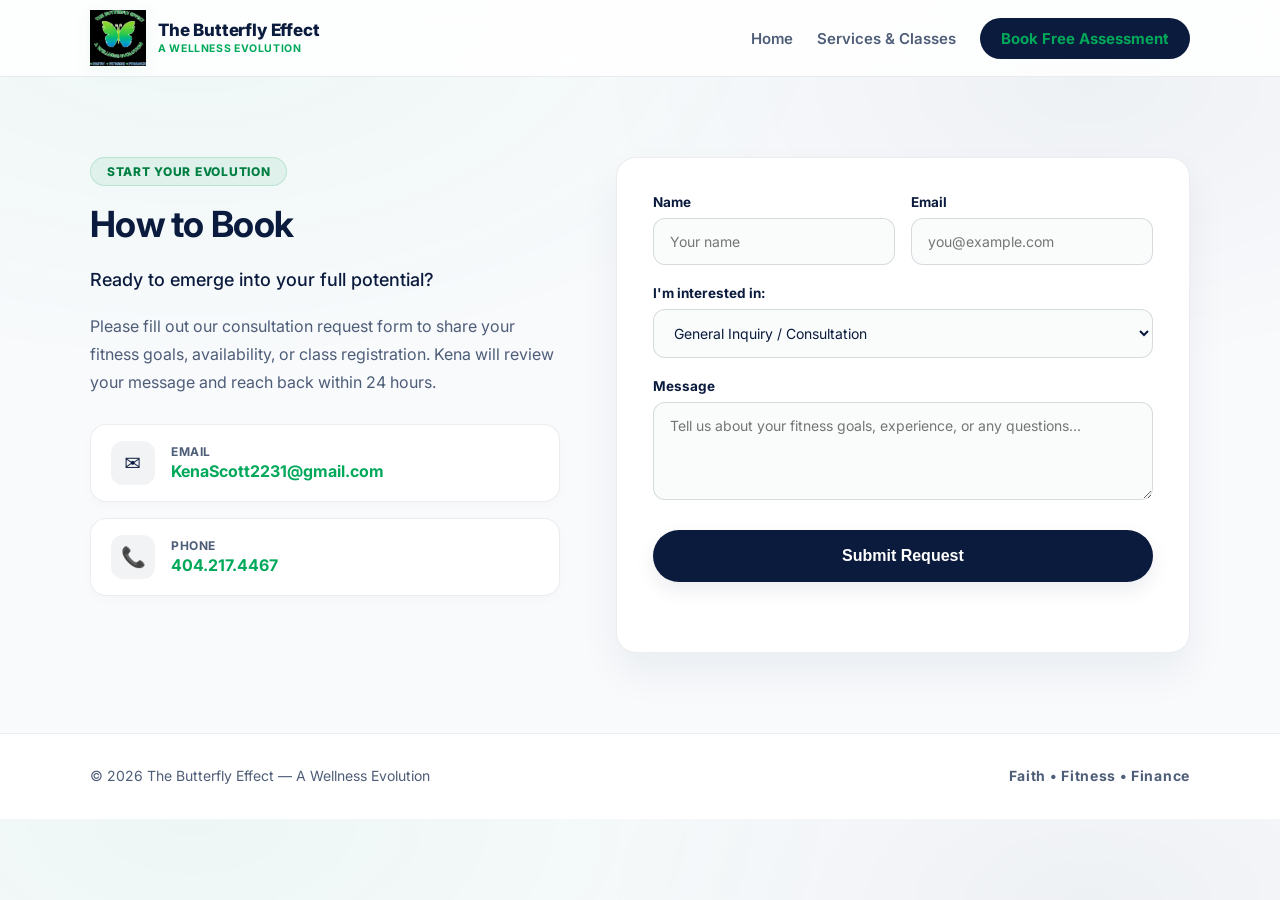
==== book.html @ 5b7e9b64 "Execute copy and structural upgrades for faith-based positioning, pricing, and re-branding" ====
<!doctype html>
<html lang="en">
<head>
  <meta charset="UTF-8" />
  <meta name="viewport" content="width=device-width, initial-scale=1" />
  <title>Book a Consultation | The Butterfly Effect Wellness</title>

  <meta name="description" content="Get in touch with Kena D. Scott to book a personal training session, life coaching consultation, or register for Saturday Group Fitness." />

  <link rel="preconnect" href="https://fonts.googleapis.com">
  <link rel="preconnect" href="https://fonts.gstatic.com" crossorigin>
  <link href="https://fonts.googleapis.com/css2?family=Playfair+Display:wght@500;600;700&family=Inter:wght@300;400;500;600;700;800&display=swap" rel="stylesheet">

  <link rel="stylesheet" href="styles.css?v=2" />
</head>

<body>

  <!-- HEADER -->
  <header class="header">
    <div class="container header__inner">
      <a class="brand" href="index.html">
        <!-- Circular SVG logo replaced with the new official logo -->
        <img class="brand__logo" src="assets/images/logo.png" alt="The Butterfly Effect logo" width="56" height="56" />
        <span class="brand__text">
          <span class="brand__name">The Butterfly Effect</span>
          <span class="brand__tag">A Wellness Evolution</span>
        </span>
      </a>

      <button class="nav-toggle" aria-label="Toggle navigation" aria-expanded="false">
        <span></span><span></span><span></span>
      </button>

      <nav class="nav">
        <a href="index.html">Home</a>
        <a href="services.html">Services &amp; Classes</a>
        <a href="book.html" class="active btn btn--small">Book Free Assessment</a>
      </nav>
    </div>
  </header>

  <main class="page">

    <!-- BOOKING SECTION -->
    <section class="section section--contact">
      <div class="container contact-grid">
        <div class="contact-info">
          <span class="pill">Start Your Evolution</span>
          <h2>How to Book</h2>
          <p class="lead">Ready to emerge into your full potential?</p>
          <p>
            Please fill out our consultation request form to share your fitness goals, availability, 
            or class registration. Kena will review your message and reach back within 24 hours.
          </p>

          <div class="mini-contact-cards">
            <div class="mini-contact">
              <div class="mini-icon">✉️</div>
              <div class="mini-details">
                <span class="mini-label">Email</span>
                <a href="mailto:KenaScott2231@gmail.com">KenaScott2231@gmail.com</a>
              </div>
            </div>

            <div class="mini-contact">
              <div class="mini-icon">📞</div>
              <div class="mini-details">
                <span class="mini-label">Phone</span>
                <a href="tel:4042174467">404.217.4467</a>
              </div>
            </div>
          </div>
        </div>

        <form class="form booking-form" id="leadForm">
          <div class="form-row">
            <label>
              Name
              <input required type="text" placeholder="Your name" />
            </label>
            <label>
              Email
              <input required type="email" placeholder="you@example.com" />
            </label>
          </div>

          <label>
            I'm interested in:
            <select id="serviceSelect" name="service">
              <option value="General Inquiry">General Inquiry / Consultation</option>
              <option value="Personal Training">Functional Personal Training</option>
              <option value="Group Fitness">Group Fitness / Saturday Class</option>
              <option value="Wellness Coaching">Life Coaching / Wellness</option>
              <option value="Nutrition Coaching">Nutrition Coaching</option>
              <option value="Online Coaching">Online Coaching</option>
            </select>
          </label>

          <label>
            Message
            <textarea rows="4" placeholder="Tell us about your fitness goals, experience, or any questions..."></textarea>
          </label>

          <button class="btn btn-submit" type="submit">Submit Request</button>
          <p id="formNote"></p>
        </form>
      </div>
    </section>

    <!-- FOOTER -->
    <footer class="footer">
      <div class="container footer__inner">
        <p>© <span id="year"></span> The Butterfly Effect — A Wellness Evolution</p>
        <p class="footer-pillars">Faith • Fitness • Finance</p>
      </div>
    </footer>

  </main>

  <script src="script.js"></script>

</body>
</html>
---- styles.css ----
:root {
  --bg: #f8fafc;
  --ink: #0b1b3d;        /* Deep Navy primary text */
  --muted: #4e5d78;      /* Slate Blue-Gray */

  --brand: #0b1b3d;      /* Navy */
  --brand2: #00a859;     /* Green */
  --brand-gradient: linear-gradient(135deg, var(--brand), var(--brand2));

  --card: #ffffff;
  --line: rgba(11, 27, 61, 0.08);
  --shadow: 0 20px 40px rgba(11, 27, 61, 0.06);

  --radius: 20px;
}

* { box-sizing: border-box; }
html { scroll-behavior: smooth; }

body {
  margin: 0;
  font-family: Inter, system-ui, -apple-system, Segoe UI, Roboto, Arial, sans-serif;
  color: var(--ink);
  background:
    radial-gradient(1100px 620px at 15% 0%, rgba(0, 168, 89, 0.04), transparent 60%),
    radial-gradient(900px 520px at 85% 10%, rgba(11, 27, 61, 0.04), transparent 55%),
    var(--bg);
  overflow-x: hidden;
}

h1, h2, h3, h4, h5, h6 {
  font-family: "Inter", sans-serif;
  margin: 0 0 12px 0;
  letter-spacing: -0.02em;
  font-weight: 700;
}

p {
  margin: 0 0 14px 0;
  color: var(--muted);
  line-height: 1.75;
}

strong { color: var(--ink); font-weight: 700; }

.container {
  width: min(1100px, calc(100% - 40px));
  margin: 0 auto;
}

.section { padding: 5rem 0; }

.section--alt {
  background: rgba(248, 250, 252, 0.65);
  border-top: 1px solid var(--line);
  border-bottom: 1px solid var(--line);
  backdrop-filter: blur(10px);
}

.text-center { text-align: center; }
.section__head {
  max-width: 60ch;
  margin: 0 auto 48px auto;
}
.section__head h2 { font-size: clamp(32px, 4vw, 42px); }

/* BUTTONS & PILLS */
.btn {
  display: inline-flex;
  align-items: center;
  justify-content: center;
  gap: 8px;
  padding: 16px 32px;
  border-radius: 99px;
  border: 1px solid transparent;
  background: var(--brand);
  color: white;
  text-decoration: none;
  font-weight: 700;
  font-size: 15px;
  box-shadow: 0 8px 20px rgba(11, 27, 61, 0.08);
  transition: all 0.3s cubic-bezier(0.16, 1, 0.3, 1);
  cursor: pointer;
}
.btn:hover {
  transform: translateY(-3px) scale(1.02);
  background: var(--brand2);
  box-shadow: 0 12px 28px rgba(0, 168, 89, 0.25);
  color: white;
}

.btn--ghost {
  background: transparent;
  border: 2px solid var(--line);
  color: var(--brand);
  box-shadow: none;
}
.btn--ghost:hover {
  background: rgba(11, 27, 61, 0.04);
  border-color: var(--brand);
  transform: translateY(-3px) scale(1.02);
  color: var(--brand);
  box-shadow: 0 8px 20px rgba(11, 27, 61, 0.05);
}

.btn--small {
  padding: 10px 20px;
  font-size: 14px;
  background: var(--brand);
  box-shadow: none;
}
.btn--small:hover {
  background: var(--brand2);
  transform: translateY(-1px);
  box-shadow: 0 4px 10px rgba(0, 168, 89, 0.15);
}

.pill {
  display: inline-flex;
  padding: 6px 16px;
  border-radius: 99px;
  background: rgba(0, 168, 89, 0.08);
  border: 1px solid rgba(0, 168, 89, 0.18);
  color: #007f42;
  font-weight: 800;
  font-size: 12px;
  letter-spacing: 0.06em;
  text-transform: uppercase;
  margin-bottom: 16px;
}

.hero-pillars {
  display: inline-block;
  font-family: 'Inter', sans-serif;
  font-size: 13px;
  font-weight: 800;
  text-transform: uppercase;
  letter-spacing: 0.3em;
  color: var(--brand2);
  margin-bottom: 20px;
  text-shadow: 0 2px 4px rgba(0, 168, 89, 0.06);
}

/* HEADER & NAVIGATION */
.header {
  position: sticky;
  top: 0;
  z-index: 100;
  background: rgba(255, 255, 255, 0.86);
  backdrop-filter: blur(12px);
  border-bottom: 1px solid var(--line);
}
.header__inner {
  display: flex;
  align-items: center;
  justify-content: space-between;
  padding: 10px 0;
}
.brand {
  display: flex;
  align-items: center;
  gap: 12px;
  text-decoration: none;
}
.brand__logo {
  flex-shrink: 0;
  filter: drop-shadow(0 4px 8px rgba(0, 168, 89, 0.06));
}
.brand__text {
  display: flex;
  flex-direction: column;
  line-height: 1.15;
}
.brand__name {
  font-weight: 800;
  color: var(--brand);
  font-size: 17px;
  letter-spacing: -0.01em;
}
.brand__tag {
  font-size: 10.5px;
  color: var(--brand2);
  font-weight: 700;
  text-transform: uppercase;
  letter-spacing: 0.06em;
  margin-top: 2px;
}
.nav {
  display: flex;
  align-items: center;
  gap: 24px;
}
.nav a {
  text-decoration: none;
  color: var(--muted);
  font-weight: 600;
  font-size: 15px;
  transition: color 0.2s ease;
}
.nav a:hover { color: var(--brand2); }

/* SECTION 1: MEET KENA D. SCOTT & HERO COMMON */
.section--hero {
  position: relative;
  padding: 120px 0;
  background-image: linear-gradient(135deg, rgba(248, 250, 252, 0.97) 30%, rgba(248, 250, 252, 0.88) 70%, rgba(248, 250, 252, 0.65) 100%), url('assets/images/hero_bg.png');
  background-size: cover;
  background-position: center right;
  background-repeat: no-repeat;
  border-bottom: 1px solid var(--line);
}
@media (max-width: 900px) {
  .section--hero {
    background-position: center;
    padding: 80px 0;
    background-image: linear-gradient(to bottom, rgba(248, 250, 252, 0.98) 0%, rgba(248, 250, 252, 0.85) 100%), url('assets/images/hero_bg.png');
  }
}

.meet-kena-grid {
  display: grid;
  grid-template-columns: 0.95fr 1.05fr;
  gap: 56px;
  align-items: center;
}
.meet-kena__photo-container {
  display: flex;
  justify-content: center;
  align-items: center;
  position: relative;
}
.meet-kena__photo-wrapper {
  position: relative;
  width: 100%;
  max-width: 380px;
  border-radius: 50%;
  box-shadow: 0 20px 50px rgba(11, 27, 61, 0.08);
  overflow: hidden;
  background: #ffffff;
  border: 4px solid #ffffff;
  outline: 1px solid var(--line);
}
.meet-kena__image {
  width: 100%;
  height: auto;
  display: block;
  object-fit: cover;
  transition: transform 0.6s cubic-bezier(0.16, 1, 0.3, 1);
}
.meet-kena__photo-wrapper:hover .meet-kena__image {
  transform: scale(1.05);
}
.meet-kena__content h1 {
  font-size: clamp(38px, 5.5vw, 54px);
  color: var(--brand);
  margin-bottom: 18px;
  line-height: 1.15;
}
.meet-kena__content .lead {
  font-size: 18px;
  font-weight: 500;
  color: var(--brand);
  line-height: 1.6;
  margin-bottom: 20px;
}
.meet-kena__cta {
  display: flex;
  gap: 16px;
  margin-top: 30px;
  flex-wrap: wrap;
}

/* Credentials Badge Matrix (Responsive 4-column Grid) */
.credentials-matrix {
  display: grid;
  grid-template-columns: repeat(4, 1fr);
  gap: 24px;
  margin-top: 64px;
  width: 100%;
}
@media (max-width: 900px) {
  .credentials-matrix {
    grid-template-columns: repeat(2, 1fr);
    gap: 16px;
    margin-top: 48px;
  }
}
@media (max-width: 500px) {
  .credentials-matrix {
    grid-template-columns: 1fr;
  }
}

.matrix-card {
  background: var(--card);
  border: 1px solid var(--line);
  border-radius: 16px;
  padding: 28px 20px;
  text-align: center;
  display: flex;
  flex-direction: column;
  align-items: center;
  gap: 16px;
  transition: transform 0.3s cubic-bezier(0.16, 1, 0.3, 1), box-shadow 0.3s cubic-bezier(0.16, 1, 0.3, 1), border-color 0.3s ease;
  box-shadow: 0 4px 12px rgba(11, 27, 61, 0.02);
}
.matrix-card:hover {
  transform: translateY(-4px);
  box-shadow: 0 16px 36px rgba(11, 27, 61, 0.08);
  border-color: rgba(0, 168, 89, 0.2);
}
.matrix-card__icon {
  font-size: 28px;
  background: rgba(0, 168, 89, 0.06);
  color: var(--brand2);
  width: 56px;
  height: 56px;
  border-radius: 50%;
  display: flex;
  align-items: center;
  justify-content: center;
  transition: background 0.3s ease;
  flex-shrink: 0;
}
.matrix-card:hover .matrix-card__icon {
  background: rgba(0, 168, 89, 0.12);
}
.matrix-card__content {
  display: flex;
  flex-direction: column;
  gap: 4px;
}
.matrix-card__title {
  font-family: 'Inter', sans-serif;
  font-size: 17px;
  font-weight: 700;
  color: var(--brand);
}
.matrix-card__subtitle {
  font-family: 'Inter', sans-serif;
  font-size: 12px;
  color: var(--muted);
  text-transform: uppercase;
  letter-spacing: 0.06em;
  font-weight: 600;
}

/* SECTION 2: SERVICES & CLASSES */
.services-grid {
  display: grid;
  grid-template-columns: repeat(auto-fit, minmax(320px, 1fr));
  gap: 28px;
  margin-top: 10px;
}
.service-card {
  padding: 36px 30px !important;
  display: flex;
  flex-direction: column;
  justify-content: space-between;
  height: 100%;
  align-items: flex-start;
  background: var(--card);
  border: 1px solid var(--line);
  border-radius: var(--radius);
  box-shadow: 0 4px 20px -2px rgba(0, 0, 0, 0.05), 0 2px 6px -1px rgba(0, 0, 0, 0.03);
  transition: transform 0.3s cubic-bezier(0.25, 1, 0.5, 1), box-shadow 0.3s cubic-bezier(0.25, 1, 0.5, 1), border-color 0.3s ease;
  will-change: transform, box-shadow;
}
.service-card:hover {
  transform: translateY(-6px);
  box-shadow: 0 20px 25px -5px rgba(0, 0, 0, 0.08), 0 10px 10px -5px rgba(0, 0, 0, 0.03);
  border-color: rgba(0, 168, 89, 0.25);
}
.service-icon {
  width: 56px;
  height: 56px;
  background: rgba(0, 168, 89, 0.06);
  border-radius: 12px;
  color: var(--brand2);
  display: flex;
  align-items: center;
  justify-content: center;
  margin-bottom: 24px;
  flex-shrink: 0;
  transition: background 0.3s ease, color 0.3s ease;
}
.service-svg {
  width: 26px;
  height: 26px;
}
.service-card:hover .service-icon {
  background: var(--brand2);
  color: #ffffff;
}
.service-card h3 {
  font-size: 21px;
  color: var(--brand);
  margin-bottom: 12px;
}
.service-card p {
  display: -webkit-box;
  -webkit-line-clamp: 3;
  -webkit-box-orient: vertical;
  overflow: hidden;
  text-overflow: ellipsis;
  margin-bottom: 24px;
  height: 5.25em; /* 3 lines * 1.75 line-height */
}
.card-link-inline {
  color: var(--brand2);
  text-decoration: none;
  font-weight: 700;
  display: inline-flex;
  align-items: center;
  gap: 6px;
  margin-top: auto;
  transition: color 0.2s ease;
}
.card-link-inline:hover {
  color: #008746;
}
.cta-arrow {
  display: inline-block;
  transition: transform 0.3s cubic-bezier(0.25, 1, 0.5, 1);
}
.service-card:hover .card-link-inline .cta-arrow {
  transform: translateX(4px);
}

/* Saturday Featured Class Card Banner */
.saturday-featured-card {
  margin-top: 56px;
  background: var(--brand);
  background-image: radial-gradient(rgba(0, 168, 89, 0.18) 1.5px, transparent 1.5px);
  background-size: 24px 24px;
  color: #ffffff;
  border-radius: var(--radius);
  border: 1px solid rgba(0, 168, 89, 0.25);
  padding: 48px;
  box-shadow: 0 30px 60px rgba(11, 27, 61, 0.18);
  position: relative;
  overflow: hidden;
}
.saturday-featured-card::after {
  content: "";
  position: absolute;
  bottom: -150px;
  right: -150px;
  width: 300px;
  height: 300px;
  background: radial-gradient(circle, rgba(0, 168, 89, 0.12) 0%, transparent 70%);
  pointer-events: none;
}
.saturday-featured-grid {
  display: grid;
  grid-template-columns: 1.15fr 0.85fr;
  gap: 48px;
  align-items: center;
  position: relative;
  z-index: 2;
}
.featured-tag {
  display: inline-flex;
  padding: 4px 12px;
  border-radius: 99px;
  background: rgba(255, 255, 255, 0.12);
  border: 1px solid rgba(255, 255, 255, 0.2);
  color: #ffffff;
  font-weight: 700;
  font-size: 11px;
  text-transform: uppercase;
  letter-spacing: 0.05em;
}
.saturday-featured__slogan {
  display: block;
  color: var(--brand2);
  font-size: 13px;
  font-weight: 800;
  letter-spacing: 0.15em;
  margin: 14px 0 8px 0;
}
.saturday-featured__info h3 {
  color: #ffffff;
  font-size: clamp(28px, 3.5vw, 36px);
  margin-bottom: 14px;
}
.saturday-featured__info p {
  color: rgba(255, 255, 255, 0.88);
  font-size: 16px;
  line-height: 1.8;
  margin-bottom: 28px;
}
.saturday-featured__cta {
  display: flex;
  gap: 16px;
  flex-wrap: wrap;
}
.btn--secondary {
  background: var(--brand2);
  color: white;
  box-shadow: 0 10px 25px rgba(0, 168, 89, 0.3);
}
.btn--secondary:hover {
  background: #008746;
  box-shadow: 0 14px 30px rgba(0, 168, 89, 0.4);
}
.btn--ghost-white {
  background: transparent;
  border-color: rgba(255, 255, 255, 0.35);
  color: #ffffff;
  box-shadow: none;
}
.btn--ghost-white:hover {
  background: rgba(255, 255, 255, 0.08);
  border-color: #ffffff;
}

.saturday-featured__details h4 {
  color: #ffffff;
  font-size: 20px;
  margin-bottom: 24px;
  border-bottom: 1.5px solid rgba(0, 168, 89, 0.3);
  padding-bottom: 6px;
  display: inline-block;
}
.class-details-list {
  list-style: none;
  padding: 0;
  margin: 0;
  display: flex;
  flex-direction: column;
  gap: 20px;
}
.class-details-list li {
  display: flex;
  align-items: flex-start;
  gap: 14px;
}
.detail-bullet {
  font-size: 20px;
  background: rgba(0, 168, 89, 0.2);
  border: 1px solid rgba(0, 168, 89, 0.3);
  width: 38px;
  height: 38px;
  border-radius: 50%;
  display: flex;
  align-items: center;
  justify-content: center;
  flex-shrink: 0;
}
.class-details-list strong {
  color: #ffffff;
  display: block;
  font-size: 13px;
  text-transform: uppercase;
  letter-spacing: 0.05em;
  margin-bottom: 2px;
}
.class-details-list span {
  color: #ffffff;
  font-size: 15px;
}
.sub-detail {
  display: block !important;
  font-size: 12px !important;
  color: rgba(255, 255, 255, 0.7) !important;
  margin-top: 1px;
}

/* SECTION 3: HOW TO BOOK */
.contact-grid {
  display: grid;
  grid-template-columns: 0.9fr 1.1fr;
  gap: 56px;
  align-items: start;
}
.contact-info h2 {
  font-size: 36px;
  color: var(--brand);
  margin-bottom: 18px;
}
.contact-info .lead {
  font-size: 18px;
  font-weight: 500;
  color: var(--brand);
  margin-bottom: 16px;
}
.mini-contact-cards {
  display: flex;
  flex-direction: column;
  gap: 16px;
  margin-top: 28px;
}
.mini-contact {
  display: flex;
  align-items: center;
  gap: 16px;
  background: #ffffff;
  border: 1px solid var(--line);
  border-radius: 16px;
  padding: 16px 20px;
  box-shadow: 0 4px 12px rgba(11, 27, 61, 0.02);
}
.mini-icon {
  font-size: 20px;
  background: rgba(11, 27, 61, 0.05);
  width: 44px;
  height: 44px;
  border-radius: 12px;
  display: flex;
  align-items: center;
  justify-content: center;
  flex-shrink: 0;
}
.mini-details {
  display: flex;
  flex-direction: column;
}
.mini-label {
  font-size: 12px;
  color: var(--muted);
  text-transform: uppercase;
  letter-spacing: 0.05em;
  font-weight: 700;
  margin-bottom: 2px;
}
.mini-details a {
  font-size: 16px;
  color: var(--brand2);
  font-weight: 700;
  text-decoration: none;
}
.mini-details a:hover {
  text-decoration: underline;
  color: #008746;
}

/* Booking Form styling */
.booking-form {
  background: #ffffff;
  border: 1px solid var(--line);
  border-radius: var(--radius);
  padding: 36px;
  box-shadow: var(--shadow);
  display: flex;
  flex-direction: column;
  gap: 20px;
}
.form-row {
  display: grid;
  grid-template-columns: 1fr 1fr;
  gap: 16px;
}
.booking-form label {
  display: flex;
  flex-direction: column;
  font-size: 13.5px;
  font-weight: 700;
  color: var(--brand);
  margin-bottom: 0;
}
.booking-form input,
.booking-form select,
.booking-form textarea {
  width: 100%;
  margin-top: 8px;
  padding: 14px 16px;
  border-radius: 12px;
  border: 1px solid rgba(11, 27, 61, 0.15);
  background: #fafcfb;
  font-family: inherit;
  font-size: 14px;
  color: var(--ink);
  outline: none;
  transition: border-color 0.2s ease, box-shadow 0.2s ease, background 0.2s ease;
}
.booking-form input:focus,
.booking-form select:focus,
.booking-form textarea:focus {
  border-color: var(--brand2);
  box-shadow: 0 0 0 4px rgba(0, 168, 89, 0.12);
  background: #ffffff;
}
.btn-submit {
  width: 100%;
  padding: 16px;
  font-size: 16px;
  background: var(--brand);
  margin-top: 10px;
}
.btn-submit:hover {
  background: var(--brand2);
}

/* FOOTER */
.footer {
  padding: 30px 0;
  border-top: 1px solid var(--line);
  background: #ffffff;
}
.footer__inner {
  display: flex;
  align-items: center;
  justify-content: space-between;
  gap: 16px;
}
.footer__inner p {
  margin: 0;
  font-size: 14px;
  color: var(--muted);
}
.footer-pillars {
  font-weight: 700;
  color: var(--brand);
  font-size: 14px;
  letter-spacing: 0.05em;
}

/* MOBILE TOGGLES */
.nav-toggle {
  display: none;
  width: 44px;
  height: 44px;
  border: 1px solid var(--line);
  background: rgba(255, 255, 255, 0.9);
  border-radius: 12px;
  cursor: pointer;
  flex-direction: column;
  align-items: center;
  justify-content: center;
  gap: 5px;
  padding: 0;
  transition: background 0.2s ease;
}
.nav-toggle span {
  display: block;
  width: 20px;
  height: 2px;
  background: var(--brand);
  border-radius: 9px;
  transition: transform 0.2s ease, opacity 0.2s ease;
}

/* RESPONSIVE BREAKPOINT (900PX) */
@media (max-width: 900px) {
  .section { padding: 56px 0; }
  .meet-kena-grid {
    grid-template-columns: 1fr;
    gap: 36px;
  }
  .meet-kena__photo-container {
    order: -1;
  }
  .saturday-featured-card {
    padding: 28px;
  }
  .saturday-featured-grid {
    grid-template-columns: 1fr;
    gap: 36px;
  }
  .contact-grid {
    grid-template-columns: 1fr;
    gap: 36px;
  }
  .form-row {
    grid-template-columns: 1fr;
  }
  .footer__inner {
    flex-direction: column;
    text-align: center;
    gap: 10px;
  }
  
  /* Mobile Navigation Drawer */
  .nav-toggle {
    display: flex;
  }
  .nav {
    position: absolute;
    top: 100%;
    left: 0;
    right: 0;
    background: rgba(255, 255, 255, 0.98);
    backdrop-filter: blur(16px);
    border-top: 1px solid var(--line);
    border-bottom: 1px solid var(--line);
    padding: 24px;
    display: flex;
    flex-direction: column;
    gap: 12px;
    align-items: stretch;
    text-align: center;
    z-index: 100;
    
    /* Smooth transitions for dropdown */
    opacity: 0;
    visibility: hidden;
    transform: translateY(-12px);
    transition: transform 0.3s cubic-bezier(0.16, 1, 0.3, 1), opacity 0.3s cubic-bezier(0.16, 1, 0.3, 1), visibility 0.3s ease;
    box-shadow: 0 15px 30px rgba(11, 27, 61, 0.05);
  }
  .nav.is-open {
    display: flex;
    opacity: 1;
    visibility: visible;
    transform: translateY(0);
  }
  .nav a {
    padding: 14px;
    border-radius: 12px;
    font-size: 16px;
    transition: background 0.2s ease, color 0.2s ease;
  }
  .nav a:hover {
    background: rgba(0, 168, 89, 0.08);
  }
  .nav .btn--small {
    margin-top: 8px;
    background: var(--brand);
    color: white;
  }
  
  /* Animated Hamburger toggle to X */
  .nav-toggle span {
    transition: transform 0.3s cubic-bezier(0.16, 1, 0.3, 1), opacity 0.3s ease;
  }
  .nav-toggle[aria-expanded="true"] span:nth-child(1) {
    transform: translateY(7px) rotate(45deg);
  }
  .nav-toggle[aria-expanded="true"] span:nth-child(2) {
    opacity: 0;
  }
  .nav-toggle[aria-expanded="true"] span:nth-child(3) {
    transform: translateY(-7px) rotate(-45deg);
  }
}

/* ===== BIOGRAPHY QUOTE CARD STYLES ===== */
.meet-kena__quote-card {
  background: rgba(255, 255, 255, 0.7);
  border: 1px solid var(--line);
  border-top: 4px solid var(--brand2);
  padding: 48px 40px;
  border-radius: var(--radius);
  box-shadow: var(--shadow);
  position: relative;
  width: 100%;
  max-width: 450px;
  text-align: center;
  backdrop-filter: blur(10px);
}
.quote-mark {
  font-family: "Playfair Display", serif;
  font-size: 120px;
  line-height: 1;
  color: rgba(0, 168, 89, 0.08);
  position: absolute;
  top: -20px;
  left: 50%;
  transform: translateX(-50%);
  pointer-events: none;
}
.meet-kena__quote-card blockquote {
  font-family: "Playfair Display", serif;
  font-size: 22px;
  line-height: 1.65;
  color: var(--brand);
  margin: 20px 0 24px 0;
  font-style: italic;
  position: relative;
  z-index: 2;
}
.meet-kena__quote-card cite {
  font-family: 'Inter', sans-serif;
  font-size: 13px;
  font-weight: 700;
  color: var(--brand2);
  text-transform: uppercase;
  letter-spacing: 0.1em;
  font-style: normal;
  display: block;
}

/* Nav Active Link Highlight */
.nav a.active {
  color: var(--brand2);
  font-weight: 700;
}

/* Transformations Grid Section */
.section--transformations {
  background: rgba(248, 250, 252, 0.4);
  border-top: 1px solid var(--line);
  border-bottom: 1px solid var(--line);
}
.transformations-grid {
  display: grid;
  grid-template-columns: repeat(auto-fit, minmax(300px, 1fr));
  gap: 28px;
  margin-top: 10px;
}
@media (max-width: 768px) {
  .transformations-grid {
    grid-template-columns: 1fr;
    gap: 20px;
  }
}
.transformation-card {
  background: var(--card);
  border: 1px solid var(--line);
  border-radius: var(--radius);
  padding: 40px 36px;
  box-shadow: 0 4px 20px -2px rgba(0, 0, 0, 0.04), 0 2px 6px -1px rgba(0, 0, 0, 0.02);
  display: flex;
  flex-direction: column;
  gap: 24px;
  transition: transform 0.3s cubic-bezier(0.25, 1, 0.5, 1), box-shadow 0.3s cubic-bezier(0.25, 1, 0.5, 1);
}
.transformation-card:hover {
  transform: translateY(-4px);
  box-shadow: 0 16px 24px -5px rgba(0, 0, 0, 0.06), 0 8px 8px -5px rgba(0, 0, 0, 0.02);
}
.transformation-badge {
  display: inline-flex;
  align-items: center;
  gap: 8px;
  background: rgba(0, 168, 89, 0.06);
  border: 1px solid rgba(0, 168, 89, 0.18);
  border-radius: 99px;
  padding: 8px 16px;
  align-self: flex-start;
}
.badge-icon {
  font-size: 16px;
}
.badge-text {
  font-family: 'Inter', sans-serif;
  font-size: 12px;
  font-weight: 800;
  color: #007f42;
  text-transform: uppercase;
  letter-spacing: 0.05em;
}
.transformation-anchor-quote {
  font-family: 'Inter', sans-serif;
  font-size: 17px;
  font-weight: 700;
  line-height: 1.6;
  color: var(--brand);
  margin: 0;
}
.transformation-footer {
  margin-top: auto;
  display: flex;
  align-items: center;
  gap: 8px;
  font-size: 12.5px;
  color: var(--muted);
  border-top: 1px solid var(--line);
  padding-top: 16px;
}
.client-name {
  font-weight: 700;
  color: var(--brand);
}
.client-name::after {
  content: "•";
  margin-left: 8px;
  color: var(--line);
  font-weight: 400;
}
.client-track {
  font-weight: 500;
}

/* Interactive Calculator styling */
.calculator-wrapper {
  margin-top: 5rem;
  margin-bottom: 2rem;
}
.calculator-container {
  background: #ffffff;
  border: 1px solid var(--line);
  border-radius: var(--radius);
  padding: 48px;
  box-shadow: 0 15px 35px rgba(11, 27, 61, 0.04);
  max-width: 850px;
  margin: 0 auto;
  position: relative;
  overflow: hidden;
}
@media (max-width: 768px) {
  .calculator-container {
    padding: 32px 24px;
  }
}
.calculator-header {
  text-align: center;
  margin-bottom: 36px;
  border-bottom: 1px solid var(--line);
  padding-bottom: 24px;
}
.calculator-header h3 {
  font-size: 28px;
  color: var(--brand);
  margin-top: 8px;
  margin-bottom: 12px;
}
.calculator-steps {
  position: relative;
}
.calculator-step {
  display: none;
  flex-direction: column;
  gap: 24px;
}
.calculator-step.active {
  display: flex;
  animation: fadeInCalc 0.4s cubic-bezier(0.16, 1, 0.3, 1);
}
@keyframes fadeInCalc {
  from { opacity: 0; transform: translateY(10px); }
  to { opacity: 1; transform: translateY(0); }
}
.calculator-step h4 {
  font-size: 20px;
  color: var(--brand);
  margin-bottom: 4px;
}
.step-desc {
  font-size: 14.5px;
  color: var(--muted);
  margin: 0 0 8px 0;
}

/* Goal selector buttons */
.goal-grid {
  display: grid;
  grid-template-columns: repeat(3, 1fr);
  gap: 16px;
}
@media (max-width: 768px) {
  .goal-grid {
    grid-template-columns: 1fr;
    gap: 12px;
  }
}
.goal-option {
  background: #fafcfb;
  border: 1px solid var(--line);
  border-radius: 16px;
  padding: 24px 16px;
  text-align: center;
  cursor: pointer;
  transition: all 0.25s cubic-bezier(0.16, 1, 0.3, 1);
  display: flex;
  flex-direction: column;
  align-items: center;
  gap: 12px;
  width: 100%;
}
.goal-option:hover {
  border-color: rgba(0, 168, 89, 0.3);
  background: rgba(0, 168, 89, 0.01);
  transform: translateY(-2px);
}
.goal-option.active {
  border-color: var(--brand2);
  background: rgba(0, 168, 89, 0.04);
  box-shadow: 0 4px 12px rgba(0, 168, 89, 0.05);
}
.goal-option__icon {
  font-size: 32px;
}
.goal-option__text strong {
  display: block;
  font-size: 15.5px;
  color: var(--brand);
  margin-bottom: 4px;
  font-family: 'Inter', sans-serif;
}
.goal-option__text span {
  display: block;
  font-size: 12px;
  color: var(--muted);
  line-height: 1.4;
}

/* Range Slider styling */
.range-container {
  display: flex;
  flex-direction: column;
  align-items: center;
  gap: 16px;
  padding: 20px 0;
  width: 100%;
}
.calc-slider {
  width: 100%;
  -webkit-appearance: none;
  background: var(--line);
  height: 8px;
  border-radius: 99px;
  outline: none;
  cursor: pointer;
}
.calc-slider::-webkit-slider-thumb {
  -webkit-appearance: none;
  width: 24px;
  height: 24px;
  border-radius: 50%;
  background: var(--brand2);
  cursor: pointer;
  transition: transform 0.1s ease;
  box-shadow: 0 4px 10px rgba(0, 168, 89, 0.3);
}
.calc-slider::-webkit-slider-thumb:hover {
  transform: scale(1.15);
}
.range-readout {
  font-family: 'Inter', sans-serif;
  font-size: 36px;
  font-weight: 800;
  color: var(--brand);
}
.range-unit {
  font-size: 18px;
  color: var(--muted);
  font-weight: 500;
}

/* Activity Level Buttons */
.activity-selector {
  display: grid;
  grid-template-columns: repeat(3, 1fr);
  gap: 16px;
}
@media (max-width: 768px) {
  .activity-selector {
    grid-template-columns: 1fr;
    gap: 12px;
  }
}
.activity-option {
  background: #fafcfb;
  border: 1px solid var(--line);
  border-radius: 16px;
  padding: 24px 20px;
  text-align: center;
  cursor: pointer;
  transition: all 0.25s cubic-bezier(0.16, 1, 0.3, 1);
  display: flex;
  flex-direction: column;
  gap: 6px;
  width: 100%;
}
.activity-option:hover {
  border-color: rgba(0, 168, 89, 0.3);
  background: rgba(0, 168, 89, 0.01);
  transform: translateY(-2px);
}
.activity-option.active {
  border-color: var(--brand2);
  background: rgba(0, 168, 89, 0.04);
  box-shadow: 0 4px 12px rgba(0, 168, 89, 0.05);
}
.activity-option strong {
  font-size: 16px;
  color: var(--brand);
  display: block;
  font-family: 'Inter', sans-serif;
}
.activity-option span {
  font-size: 12px;
  color: var(--muted);
  display: block;
}

/* Nav elements */
.calculator-nav {
  display: flex;
  justify-content: flex-end;
  gap: 12px;
  margin-top: 16px;
  border-top: 1px solid var(--line);
  padding-top: 24px;
}
.calculator-nav--results {
  justify-content: center;
  gap: 16px;
}

/* Results Blueprint Display */
.blueprint-grid {
  display: grid;
  grid-template-columns: repeat(3, 1fr);
  gap: 20px;
  margin: 16px 0;
}
@media (max-width: 768px) {
  .blueprint-grid {
    grid-template-columns: 1fr;
    gap: 16px;
  }
}
.blueprint-card {
  background: #fafcfb;
  border: 1px solid var(--line);
  border-radius: 16px;
  padding: 24px;
  text-align: center;
  display: flex;
  flex-direction: column;
  gap: 12px;
  align-items: center;
}
.blueprint-card h5 {
  font-size: 12px;
  color: var(--muted);
  text-transform: uppercase;
  letter-spacing: 0.08em;
  margin: 0;
  font-family: 'Inter', sans-serif;
  font-weight: 700;
}
.blueprint-stat {
  font-size: 24px;
  font-weight: 800;
  color: var(--brand);
  font-family: 'Inter', sans-serif;
}
.blueprint-desc {
  font-size: 13.5px;
  line-height: 1.55;
  color: var(--muted);
  margin: 0;
}
.water-progress-bar {
  background: var(--line);
  height: 12px;
  border-radius: 99px;
  overflow: hidden;
  width: 100%;
  margin: 4px 0;
}
.water-progress-fill {
  background: #00a859;
  background-image: linear-gradient(90deg, #00a859, #0081d6);
  height: 100%;
  width: 50%;
  border-radius: 99px;
  transition: width 0.6s cubic-bezier(0.16, 1, 0.3, 1);
}

/* Touch-optimized calculator mobile rules */
@media (max-width: 768px) {
  .goal-option, .activity-option {
    min-height: 56px;
    padding: 16px 20px;
    flex-direction: row !important;
    text-align: left !important;
    align-items: center !important;
    gap: 16px !important;
  }
  .goal-option__icon {
    font-size: 24px !important;
    flex-shrink: 0;
  }
  .goal-option__text {
    text-align: left;
  }
  .goal-option__text strong, .activity-option strong {
    font-size: 15px !important;
  }
  .activity-option {
    align-items: flex-start !important;
    text-align: left !important;
    padding: 14px 20px !important;
  }
  
  /* touch-optimized gaps and spacing */
  .calculator-step {
    gap: 20px !important;
  }
  .calculator-nav {
    margin-top: 10px !important;
    padding-top: 16px !important;
  }
}

/* TARGET AUDIENCE SECTION: WHO THIS IS FOR */
.section--who-for {
  background: #ffffff;
  position: relative;
  border-bottom: 1px solid var(--line);
}
.who-for-grid {
  display: grid;
  grid-template-columns: repeat(4, 1fr);
  gap: 24px;
  margin-top: 48px;
  padding-bottom: 30px;
}
.who-for-card {
  background: var(--bg);
  border: 1px solid var(--line);
  border-radius: var(--radius);
  padding: 36px 28px;
  transition: all 0.4s cubic-bezier(0.16, 1, 0.3, 1);
  box-shadow: 0 4px 12px rgba(11, 27, 61, 0.02);
  display: flex;
  flex-direction: column;
  align-items: flex-start;
  width: 100%;
}
/* Staggered asymmetric look for desktop viewports */
@media (min-width: 951px) {
  .who-for-card:nth-child(even) {
    transform: translateY(20px);
  }
  .who-for-card:hover {
    transform: translateY(-8px) scale(1.02) !important;
    box-shadow: 0 20px 40px rgba(11, 27, 61, 0.08);
    border-color: rgba(0, 168, 89, 0.25);
  }
  .who-for-card:nth-child(even):hover {
    transform: translateY(12px) scale(1.02) !important;
  }
}
@media (max-width: 950px) {
  .who-for-grid {
    grid-template-columns: repeat(2, 1fr);
    gap: 24px;
  }
  .who-for-card:nth-child(even) {
    transform: translateY(0) !important;
  }
  .who-for-card:hover {
    transform: translateY(-4px) scale(1.01);
    box-shadow: 0 12px 24px rgba(11, 27, 61, 0.06);
    border-color: rgba(0, 168, 89, 0.25);
  }
}
@media (max-width: 600px) {
  .who-for-grid {
    grid-template-columns: 1fr;
    gap: 16px;
  }
}
.who-for-card__icon {
  font-size: 28px;
  width: 56px;
  height: 56px;
  background: rgba(0, 168, 89, 0.06);
  border-radius: 50%;
  display: flex;
  align-items: center;
  justify-content: center;
  margin-bottom: 24px;
  transition: background 0.3s ease;
  color: var(--brand2);
}
.who-for-card:hover .who-for-card__icon {
  background: rgba(0, 168, 89, 0.12);
}
.who-for-card h4 {
  font-family: "Inter", sans-serif;
  font-size: 19px;
  color: var(--brand);
  margin-bottom: 12px;
  font-weight: 700;
}
.who-for-card p {
  font-size: 14.5px;
  margin: 0;
  color: var(--muted);
  line-height: 1.6;
}

/* SERVICE CARD PRICING TIERS */
.service-pricing {
  margin-top: auto;
  margin-bottom: 20px;
  display: flex;
  flex-direction: column;
  justify-content: flex-start;
}
.price-container {
  display: flex;
  align-items: baseline;
  gap: 4px;
}
.price-value {
  font-size: 26px;
  font-weight: 800;
  color: var(--brand);
  font-family: "Inter", sans-serif;
  letter-spacing: -0.02em;
}
.price-unit {
  font-size: 13.5px;
  color: var(--muted);
  font-weight: 600;
}
.price-sub {
  font-size: 12.5px;
  color: var(--brand2);
  font-weight: 700;
  margin-top: 4px;
  text-transform: uppercase;
  letter-spacing: 0.03em;
}
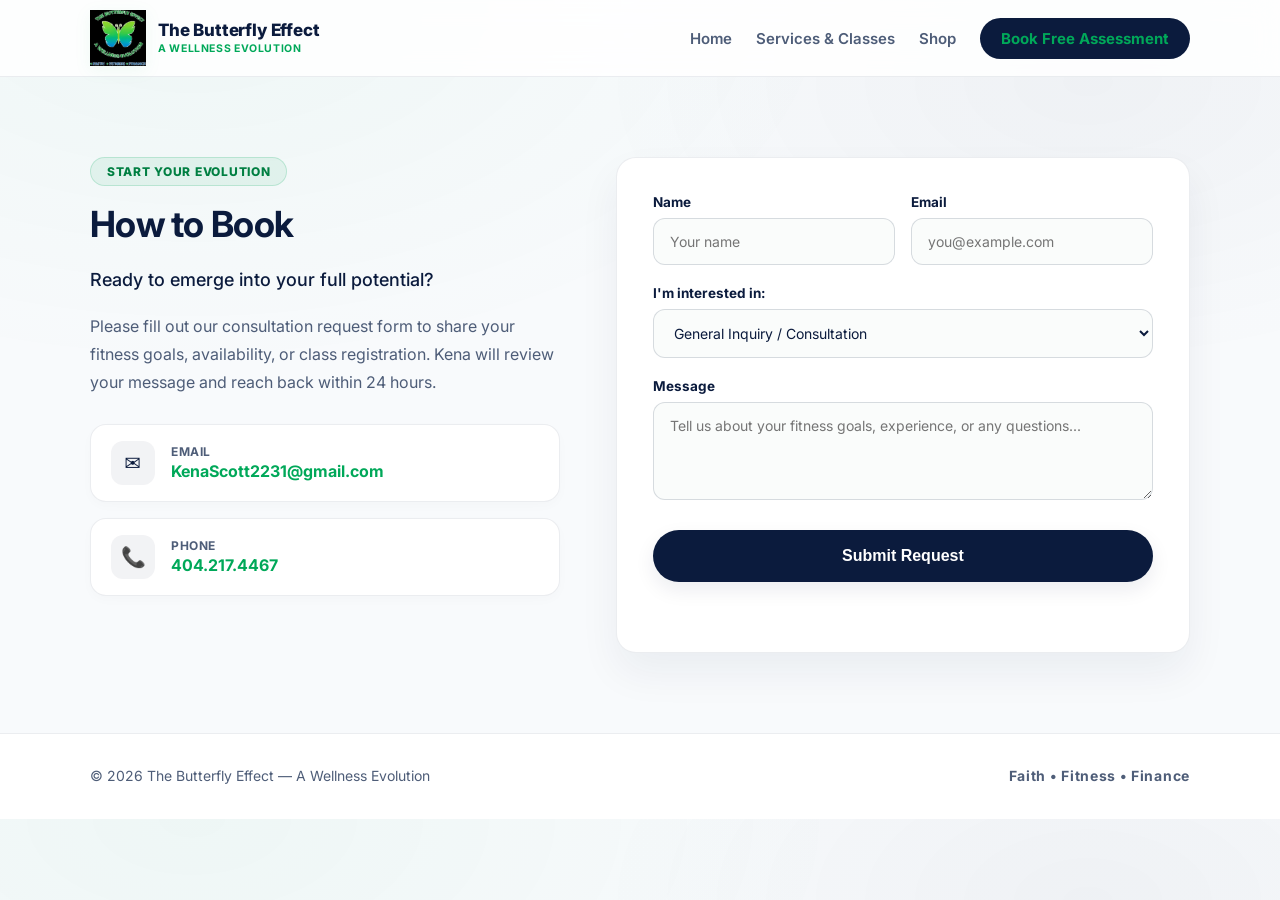
==== commit a4d295f9: "Add interactive merchandise shop, update lifestyle photo to African American coach image, add Faith-" ====
--- a/book.html
+++ b/book.html
@@ -35,6 +35,7 @@
       <nav class="nav">
         <a href="index.html">Home</a>
         <a href="services.html">Services &amp; Classes</a>
+        <a href="shop.html">Shop</a>
         <a href="book.html" class="active btn btn--small">Book Free Assessment</a>
       </nav>
     </div>
@@ -90,10 +91,12 @@
             <select id="serviceSelect" name="service">
               <option value="General Inquiry">General Inquiry / Consultation</option>
               <option value="Personal Training">Functional Personal Training</option>
+              <option value="In-Home Concierge">In-Home Concierge Training</option>
               <option value="Group Fitness">Group Fitness / Saturday Class</option>
               <option value="Wellness Coaching">Life Coaching / Wellness</option>
               <option value="Nutrition Coaching">Nutrition Coaching</option>
               <option value="Online Coaching">Online Coaching</option>
+              <option value="Faith-Based Financial Coaching">Faith-Based Financial Coaching</option>
             </select>
           </label>
 
--- a/styles.css
+++ b/styles.css
@@ -273,14 +273,14 @@
 /* Credentials Badge Matrix (Responsive 4-column Grid) */
 .credentials-matrix {
   display: grid;
-  grid-template-columns: repeat(4, 1fr);
+  grid-template-columns: repeat(5, 1fr);
   gap: 24px;
   margin-top: 64px;
   width: 100%;
 }
-@media (max-width: 900px) {
+@media (max-width: 950px) {
   .credentials-matrix {
-    grid-template-columns: repeat(2, 1fr);
+    grid-template-columns: repeat(auto-fit, minmax(160px, 1fr));
     gap: 16px;
     margin-top: 48px;
   }
@@ -1033,59 +1033,6 @@
   margin: 0 0 8px 0;
 }
 
-/* Goal selector buttons */
-.goal-grid {
-  display: grid;
-  grid-template-columns: repeat(3, 1fr);
-  gap: 16px;
-}
-@media (max-width: 768px) {
-  .goal-grid {
-    grid-template-columns: 1fr;
-    gap: 12px;
-  }
-}
-.goal-option {
-  background: #fafcfb;
-  border: 1px solid var(--line);
-  border-radius: 16px;
-  padding: 24px 16px;
-  text-align: center;
-  cursor: pointer;
-  transition: all 0.25s cubic-bezier(0.16, 1, 0.3, 1);
-  display: flex;
-  flex-direction: column;
-  align-items: center;
-  gap: 12px;
-  width: 100%;
-}
-.goal-option:hover {
-  border-color: rgba(0, 168, 89, 0.3);
-  background: rgba(0, 168, 89, 0.01);
-  transform: translateY(-2px);
-}
-.goal-option.active {
-  border-color: var(--brand2);
-  background: rgba(0, 168, 89, 0.04);
-  box-shadow: 0 4px 12px rgba(0, 168, 89, 0.05);
-}
-.goal-option__icon {
-  font-size: 32px;
-}
-.goal-option__text strong {
-  display: block;
-  font-size: 15.5px;
-  color: var(--brand);
-  margin-bottom: 4px;
-  font-family: 'Inter', sans-serif;
-}
-.goal-option__text span {
-  display: block;
-  font-size: 12px;
-  color: var(--muted);
-  line-height: 1.4;
-}
-
 /* Range Slider styling */
 .range-container {
   display: flex;
@@ -1129,51 +1076,239 @@
   font-weight: 500;
 }
 
-/* Activity Level Buttons */
-.activity-selector {
-  display: grid;
-  grid-template-columns: repeat(3, 1fr);
-  gap: 16px;
-}
-@media (max-width: 768px) {
-  .activity-selector {
-    grid-template-columns: 1fr;
-    gap: 12px;
-  }
-}
-.activity-option {
+/* Exercise Frequency Circular Option Grid */
+.exercise-container {
+  display: flex;
+  justify-content: center;
+  padding: 12px 0;
+  width: 100%;
+}
+.exercise-selector {
+  display: flex;
+  gap: 12px;
+  justify-content: center;
+  flex-wrap: wrap;
+  width: 100%;
+  max-width: 500px;
+}
+.exercise-option {
+  width: 50px;
+  height: 50px;
+  border-radius: 50%;
+  border: 1px solid var(--line);
+  background: #fafcfb;
+  color: var(--brand);
+  font-size: 18px;
+  font-weight: 700;
+  cursor: pointer;
+  display: flex;
+  align-items: center;
+  justify-content: center;
+  transition: all 0.25s cubic-bezier(0.16, 1, 0.3, 1);
+  outline: none;
+}
+.exercise-option:hover {
+  border-color: rgba(0, 168, 89, 0.3);
+  background: rgba(0, 168, 89, 0.02);
+  transform: scale(1.08);
+}
+.exercise-option.active {
+  border-color: var(--brand2);
+  background: var(--brand2);
+  color: #ffffff;
+  box-shadow: 0 6px 16px rgba(0, 168, 89, 0.22);
+}
+
+/* Calorie Input & Presets Styling */
+.calorie-form-group {
+  display: flex;
+  flex-direction: column;
+  align-items: center;
+  gap: 20px;
+  width: 100%;
+  padding: 10px 0;
+}
+.calorie-input-container {
+  display: flex;
+  align-items: center;
+  gap: 12px;
   background: #fafcfb;
   border: 1px solid var(--line);
+  padding: 4px 16px 4px 6px;
   border-radius: 16px;
-  padding: 24px 20px;
+  transition: border-color 0.2s ease, box-shadow 0.2s ease;
+}
+.calorie-input-container:focus-within {
+  border-color: var(--brand2);
+  box-shadow: 0 0 0 4px rgba(0, 168, 89, 0.12);
+  background: #ffffff;
+}
+.calc-input {
+  width: 160px;
+  font-size: 28px;
+  font-weight: 800;
   text-align: center;
+  border: none;
+  background: transparent;
+  color: var(--brand);
+  padding: 10px;
+  outline: none;
+}
+.calc-input::-webkit-outer-spin-button,
+.calc-input::-webkit-inner-spin-button {
+  -webkit-appearance: none;
+  margin: 0;
+}
+.calc-input[type=number] {
+  -moz-appearance: textfield;
+}
+.input-unit {
+  font-size: 15px;
+  font-weight: 700;
+  color: var(--muted);
+}
+.calorie-presets {
+  display: flex;
+  gap: 10px;
+  justify-content: center;
+  flex-wrap: wrap;
+}
+.preset-badge {
+  padding: 8px 16px;
+  border-radius: 99px;
+  border: 1px solid var(--line);
+  background: #ffffff;
+  color: var(--muted);
+  font-size: 13.5px;
+  font-weight: 600;
   cursor: pointer;
-  transition: all 0.25s cubic-bezier(0.16, 1, 0.3, 1);
-  display: flex;
-  flex-direction: column;
-  gap: 6px;
+  transition: all 0.2s ease;
+  outline: none;
+}
+.preset-badge:hover {
+  border-color: var(--brand2);
+  color: var(--brand2);
+  background: rgba(0, 168, 89, 0.04);
+}
+
+/* Results Section Layout */
+.results-layout {
+  display: grid;
+  grid-template-columns: 1fr 1.15fr;
+  gap: 28px;
+  margin: 16px 0;
+}
+@media (max-width: 768px) {
+  .results-layout {
+    grid-template-columns: 1fr;
+    gap: 24px;
+  }
+}
+.gauge-card {
+  display: flex;
+  flex-direction: column;
+  align-items: center;
+  justify-content: center;
+  padding: 32px 24px !important;
+}
+.gauge-wrapper {
   width: 100%;
-}
-.activity-option:hover {
-  border-color: rgba(0, 168, 89, 0.3);
-  background: rgba(0, 168, 89, 0.01);
-  transform: translateY(-2px);
-}
-.activity-option.active {
-  border-color: var(--brand2);
-  background: rgba(0, 168, 89, 0.04);
-  box-shadow: 0 4px 12px rgba(0, 168, 89, 0.05);
-}
-.activity-option strong {
-  font-size: 16px;
-  color: var(--brand);
-  display: block;
-  font-family: 'Inter', sans-serif;
-}
-.activity-option span {
-  font-size: 12px;
-  color: var(--muted);
-  display: block;
+  max-width: 220px;
+  margin: 8px 0;
+}
+.gauge-svg {
+  width: 100%;
+  height: auto;
+  overflow: visible;
+}
+.gauge-needle {
+  transform-origin: 100px 100px;
+  transition: transform 1.5s cubic-bezier(0.16, 1, 0.3, 1);
+}
+.gauge-readout-values {
+  display: flex;
+  align-items: baseline;
+  margin-top: 10px;
+}
+.gauge-value {
+  font-size: 44px;
+  font-weight: 800;
+  color: var(--brand);
+  letter-spacing: -0.02em;
+}
+.gauge-slash {
+  font-size: 18px;
+  color: var(--muted);
+  font-weight: 600;
+  margin-left: 2px;
+}
+.gauge-label {
+  font-size: 15px;
+  font-weight: 800;
+  text-transform: uppercase;
+  letter-spacing: 0.06em;
+  margin-top: 4px;
+}
+
+/* Color codes */
+.text-danger { color: #ef4444; }
+.text-warning { color: #f59e0b; }
+.text-success { color: #00a859; }
+
+.readout-card {
+  text-align: left;
+  align-items: stretch !important;
+  padding: 32px 28px !important;
+}
+.readout-card h5, .gauge-card h5 {
+  margin-bottom: 16px;
+  align-self: center;
+}
+.readout-card h5 {
+  align-self: flex-start;
+}
+.readout-body {
+  margin-bottom: 24px;
+}
+.readout-text {
+  font-size: 15px;
+  line-height: 1.7;
+  color: var(--muted);
+  margin: 0;
+}
+.readout-text strong {
+  color: var(--brand);
+}
+
+.breakdown-list {
+  display: flex;
+  flex-direction: column;
+  gap: 12px;
+  width: 100%;
+  border-top: 1px solid var(--line);
+  padding-top: 20px;
+  margin-top: auto;
+}
+.breakdown-item {
+  display: flex;
+  align-items: center;
+  font-size: 14px;
+}
+.breakdown-bullet {
+  width: 8px;
+  height: 8px;
+  border-radius: 50%;
+  margin-right: 12px;
+  flex-shrink: 0;
+}
+.breakdown-name {
+  color: var(--muted);
+  font-weight: 500;
+}
+.breakdown-item strong {
+  margin-left: auto;
+  color: var(--brand);
+  font-weight: 700;
 }
 
 /* Nav elements */
@@ -1188,104 +1323,6 @@
 .calculator-nav--results {
   justify-content: center;
   gap: 16px;
-}
-
-/* Results Blueprint Display */
-.blueprint-grid {
-  display: grid;
-  grid-template-columns: repeat(3, 1fr);
-  gap: 20px;
-  margin: 16px 0;
-}
-@media (max-width: 768px) {
-  .blueprint-grid {
-    grid-template-columns: 1fr;
-    gap: 16px;
-  }
-}
-.blueprint-card {
-  background: #fafcfb;
-  border: 1px solid var(--line);
-  border-radius: 16px;
-  padding: 24px;
-  text-align: center;
-  display: flex;
-  flex-direction: column;
-  gap: 12px;
-  align-items: center;
-}
-.blueprint-card h5 {
-  font-size: 12px;
-  color: var(--muted);
-  text-transform: uppercase;
-  letter-spacing: 0.08em;
-  margin: 0;
-  font-family: 'Inter', sans-serif;
-  font-weight: 700;
-}
-.blueprint-stat {
-  font-size: 24px;
-  font-weight: 800;
-  color: var(--brand);
-  font-family: 'Inter', sans-serif;
-}
-.blueprint-desc {
-  font-size: 13.5px;
-  line-height: 1.55;
-  color: var(--muted);
-  margin: 0;
-}
-.water-progress-bar {
-  background: var(--line);
-  height: 12px;
-  border-radius: 99px;
-  overflow: hidden;
-  width: 100%;
-  margin: 4px 0;
-}
-.water-progress-fill {
-  background: #00a859;
-  background-image: linear-gradient(90deg, #00a859, #0081d6);
-  height: 100%;
-  width: 50%;
-  border-radius: 99px;
-  transition: width 0.6s cubic-bezier(0.16, 1, 0.3, 1);
-}
-
-/* Touch-optimized calculator mobile rules */
-@media (max-width: 768px) {
-  .goal-option, .activity-option {
-    min-height: 56px;
-    padding: 16px 20px;
-    flex-direction: row !important;
-    text-align: left !important;
-    align-items: center !important;
-    gap: 16px !important;
-  }
-  .goal-option__icon {
-    font-size: 24px !important;
-    flex-shrink: 0;
-  }
-  .goal-option__text {
-    text-align: left;
-  }
-  .goal-option__text strong, .activity-option strong {
-    font-size: 15px !important;
-  }
-  .activity-option {
-    align-items: flex-start !important;
-    text-align: left !important;
-    padding: 14px 20px !important;
-  }
-  
-  /* touch-optimized gaps and spacing */
-  .calculator-step {
-    gap: 20px !important;
-  }
-  .calculator-nav {
-    margin-top: 10px !important;
-    padding-top: 16px !important;
-  }
 }
 
 /* TARGET AUDIENCE SECTION: WHO THIS IS FOR */
@@ -1402,14 +1439,451 @@
   color: var(--muted);
   font-weight: 600;
 }
-.price-sub {
-  font-size: 12.5px;
+}
+
+/* ===== SHOP & MERCHANDISE SECTION STYLES ===== */
+.shop-hero {
+  background: radial-gradient(800px 400px at 50% 0%, rgba(0, 168, 89, 0.05), transparent 70%), var(--card);
+  border-bottom: 1px solid var(--line);
+  padding: 4rem 0 3.5rem 0;
+  text-align: center;
+}
+.shop-hero h2 {
+  font-size: 36px;
+  color: var(--brand);
+}
+.shop-grid {
+  display: grid;
+  grid-template-columns: repeat(auto-fit, minmax(250px, 1fr));
+  gap: 32px;
+  margin-top: 40px;
+}
+.product-card {
+  background: var(--card);
+  border: 1px solid var(--line);
+  border-radius: var(--radius);
+  padding: 24px;
+  box-shadow: var(--shadow);
+  display: flex;
+  flex-direction: column;
+  gap: 16px;
+  transition: transform 0.3s cubic-bezier(0.16, 1, 0.3, 1), box-shadow 0.3s cubic-bezier(0.16, 1, 0.3, 1), border-color 0.3s ease;
+  position: relative;
+}
+.product-card:hover {
+  transform: translateY(-4px);
+  box-shadow: 0 16px 36px rgba(11, 27, 61, 0.06);
+  border-color: rgba(0, 168, 89, 0.25);
+}
+.product-badge {
+  position: absolute;
+  top: 16px;
+  left: 16px;
+  background: var(--brand);
+  color: white;
+  padding: 4px 12px;
+  border-radius: 99px;
+  font-size: 11px;
+  font-weight: 700;
+  text-transform: uppercase;
+  letter-spacing: 0.05em;
+  z-index: 5;
+}
+.product-image-container {
+  height: 220px;
+  background: #f8fafc;
+  border-radius: calc(var(--radius) - 4px);
+  display: flex;
+  align-items: center;
+  justify-content: center;
+  position: relative;
+  overflow: hidden;
+  transition: background-color 0.3s ease;
+}
+.product-mockup {
+  position: relative;
+  width: 140px;
+  height: 140px;
+  display: flex;
+  align-items: center;
+  justify-content: center;
+  transition: transform 0.3s ease;
+}
+.product-card:hover .product-mockup {
+  transform: scale(1.05);
+}
+.product-logo-overlay {
+  position: absolute;
+  width: 40px;
+  height: 40px;
+  opacity: 0.85;
+  pointer-events: none;
+  z-index: 2;
+  filter: drop-shadow(0 2px 4px rgba(0,0,0,0.1));
+}
+.tshirt-svg {
+  width: 130px;
+  height: 130px;
+  fill: var(--brand);
+  transition: fill 0.3s ease;
+}
+.mug-svg {
+  width: 100px;
+  height: 100px;
+  fill: var(--brand);
+  transition: fill 0.3s ease;
+}
+.bottle-svg {
+  width: 70px;
+  height: 120px;
+  fill: var(--brand);
+  transition: fill 0.3s ease;
+}
+.hoodie-svg {
+  width: 130px;
+  height: 130px;
+  fill: var(--brand);
+  transition: fill 0.3s ease;
+}
+.product-info {
+  display: flex;
+  flex-direction: column;
+  gap: 8px;
+}
+.product-title {
+  font-size: 18px;
+  font-weight: 700;
+  color: var(--brand);
+  margin: 0;
+}
+.product-desc {
+  font-size: 13.5px;
+  color: var(--muted);
+  line-height: 1.5;
+  margin: 0;
+}
+.product-price {
+  font-size: 20px;
+  font-weight: 800;
   color: var(--brand2);
-  font-weight: 700;
-  margin-top: 4px;
+}
+.product-options {
+  display: flex;
+  flex-direction: column;
+  gap: 12px;
+  margin-top: auto;
+}
+.swatch-group {
+  display: flex;
+  flex-direction: column;
+  gap: 6px;
+}
+.swatch-label {
+  font-size: 11px;
+  font-weight: 700;
   text-transform: uppercase;
-  letter-spacing: 0.03em;
-}
-
-
-
+  color: var(--muted);
+  letter-spacing: 0.05em;
+}
+.swatches {
+  display: flex;
+  gap: 8px;
+}
+.swatch {
+  width: 24px;
+  height: 24px;
+  border-radius: 50%;
+  border: 2px solid white;
+  box-shadow: 0 0 0 1px var(--line);
+  cursor: pointer;
+  transition: transform 0.2s ease, box-shadow 0.2s ease;
+}
+.swatch:hover {
+  transform: scale(1.1);
+}
+.swatch.active {
+  transform: scale(1.1);
+  box-shadow: 0 0 0 2px var(--brand2);
+}
+.size-selector {
+  display: flex;
+  gap: 6px;
+}
+.size-btn {
+  padding: 4px 8px;
+  border: 1px solid var(--line);
+  border-radius: 6px;
+  font-size: 11px;
+  font-weight: 700;
+  background: white;
+  color: var(--muted);
+  cursor: pointer;
+  transition: all 0.2s ease;
+}
+.size-btn:hover {
+  border-color: var(--brand2);
+  color: var(--brand2);
+}
+.size-btn.active {
+  border-color: var(--brand);
+  background: var(--brand);
+  color: white;
+}
+.btn-add-cart {
+  width: 100%;
+  padding: 12px;
+  font-size: 13.5px;
+  font-weight: 700;
+  text-align: center;
+  border-radius: 10px;
+}
+
+/* ===== SHOPPING CART DRAWER ===== */
+.cart-overlay {
+  position: fixed;
+  top: 0;
+  left: 0;
+  right: 0;
+  bottom: 0;
+  background: rgba(11, 27, 61, 0.4);
+  backdrop-filter: blur(4px);
+  z-index: 1000;
+  opacity: 0;
+  visibility: hidden;
+  transition: all 0.3s ease;
+}
+.cart-overlay.is-open {
+  opacity: 1;
+  visibility: visible;
+}
+.cart-drawer {
+  position: fixed;
+  top: 0;
+  right: 0;
+  bottom: 0;
+  width: 100%;
+  max-width: 440px;
+  background: white;
+  z-index: 1001;
+  box-shadow: -10px 0 40px rgba(0,0,0,0.1);
+  transform: translateX(100%);
+  transition: transform 0.3s cubic-bezier(0.16, 1, 0.3, 1);
+  display: flex;
+  flex-direction: column;
+}
+.cart-drawer.is-open {
+  transform: translateX(0);
+}
+.cart-header {
+  padding: 24px;
+  border-bottom: 1px solid var(--line);
+  display: flex;
+  align-items: center;
+  justify-content: space-between;
+}
+.cart-header h3 {
+  font-size: 20px;
+  color: var(--brand);
+  margin: 0;
+}
+.btn-close-cart {
+  background: none;
+  border: none;
+  font-size: 24px;
+  color: var(--muted);
+  cursor: pointer;
+  transition: color 0.2s ease;
+}
+.btn-close-cart:hover {
+  color: var(--brand);
+}
+.cart-body {
+  flex: 1;
+  overflow-y: auto;
+  padding: 24px;
+  display: flex;
+  flex-direction: column;
+  gap: 20px;
+}
+.cart-empty-message {
+  margin: auto;
+  text-align: center;
+  color: var(--muted);
+}
+.cart-empty-icon {
+  font-size: 48px;
+  margin-bottom: 12px;
+}
+.cart-item {
+  display: flex;
+  gap: 16px;
+  align-items: center;
+  border-bottom: 1px solid var(--line);
+  padding-bottom: 16px;
+}
+.cart-item-image {
+  width: 60px;
+  height: 60px;
+  border-radius: 8px;
+  background: #f8fafc;
+  display: flex;
+  align-items: center;
+  justify-content: center;
+  position: relative;
+}
+.cart-item-logo {
+  position: absolute;
+  width: 16px;
+  height: 16px;
+  opacity: 0.8;
+}
+.cart-item-details {
+  flex: 1;
+  display: flex;
+  flex-direction: column;
+  gap: 4px;
+}
+.cart-item-title {
+  font-size: 14.5px;
+  font-weight: 700;
+  color: var(--brand);
+}
+.cart-item-meta {
+  font-size: 11.5px;
+  color: var(--muted);
+}
+.cart-item-price {
+  font-size: 14px;
+  font-weight: 700;
+  color: var(--brand2);
+}
+.cart-item-quantity {
+  display: flex;
+  align-items: center;
+  border: 1px solid var(--line);
+  border-radius: 6px;
+  overflow: hidden;
+}
+.qty-btn {
+  background: none;
+  border: none;
+  padding: 4px 8px;
+  font-size: 14px;
+  cursor: pointer;
+  color: var(--muted);
+}
+.qty-btn:hover {
+  background: rgba(0,0,0,0.02);
+  color: var(--brand);
+}
+.qty-value {
+  padding: 4px 8px;
+  font-size: 13.5px;
+  font-weight: 700;
+  color: var(--brand);
+  min-width: 24px;
+  text-align: center;
+}
+.cart-footer {
+  padding: 24px;
+  border-top: 1px solid var(--line);
+  background: #fafcfb;
+  display: flex;
+  flex-direction: column;
+  gap: 16px;
+}
+.cart-subtotal {
+  display: flex;
+  justify-content: space-between;
+  font-size: 16px;
+  font-weight: 700;
+  color: var(--brand);
+}
+.cart-subtotal-price {
+  color: var(--brand2);
+  font-size: 18px;
+}
+.btn-checkout {
+  width: 100%;
+  padding: 14px;
+  font-size: 14.5px;
+  font-weight: 700;
+}
+
+/* Floating cart button */
+.floating-cart-btn {
+  position: fixed;
+  bottom: 24px;
+  right: 24px;
+  width: 60px;
+  height: 60px;
+  border-radius: 50%;
+  background: var(--brand2);
+  color: white;
+  border: none;
+  box-shadow: 0 8px 24px rgba(0, 168, 89, 0.3);
+  display: flex;
+  align-items: center;
+  justify-content: center;
+  cursor: pointer;
+  z-index: 99;
+  transition: transform 0.2s ease;
+}
+.floating-cart-btn:hover {
+  transform: scale(1.05);
+}
+.floating-cart-badge {
+  position: absolute;
+  top: -4px;
+  right: -4px;
+  background: var(--brand);
+  color: white;
+  font-size: 11px;
+  font-weight: 700;
+  width: 20px;
+  height: 20px;
+  border-radius: 50%;
+  display: flex;
+  align-items: center;
+  justify-content: center;
+}
+
+/* Checkout Modal */
+.checkout-modal {
+  position: fixed;
+  top: 50%;
+  left: 50%;
+  transform: translate(-50%, -50%) scale(0.9);
+  background: white;
+  padding: 40px;
+  border-radius: var(--radius);
+  box-shadow: 0 20px 50px rgba(0,0,0,0.15);
+  z-index: 2000;
+  max-width: 460px;
+  width: calc(100% - 32px);
+  text-align: center;
+  opacity: 0;
+  visibility: hidden;
+  transition: all 0.3s cubic-bezier(0.16, 1, 0.3, 1);
+}
+.checkout-modal.is-open {
+  transform: translate(-50%, -50%) scale(1);
+  opacity: 1;
+  visibility: visible;
+}
+.checkout-modal-icon {
+  font-size: 64px;
+  margin-bottom: 16px;
+}
+.checkout-modal h4 {
+  font-size: 22px;
+  color: var(--brand);
+  margin-bottom: 12px;
+}
+.checkout-modal p {
+  color: var(--muted);
+  margin-bottom: 24px;
+}
+
+
+
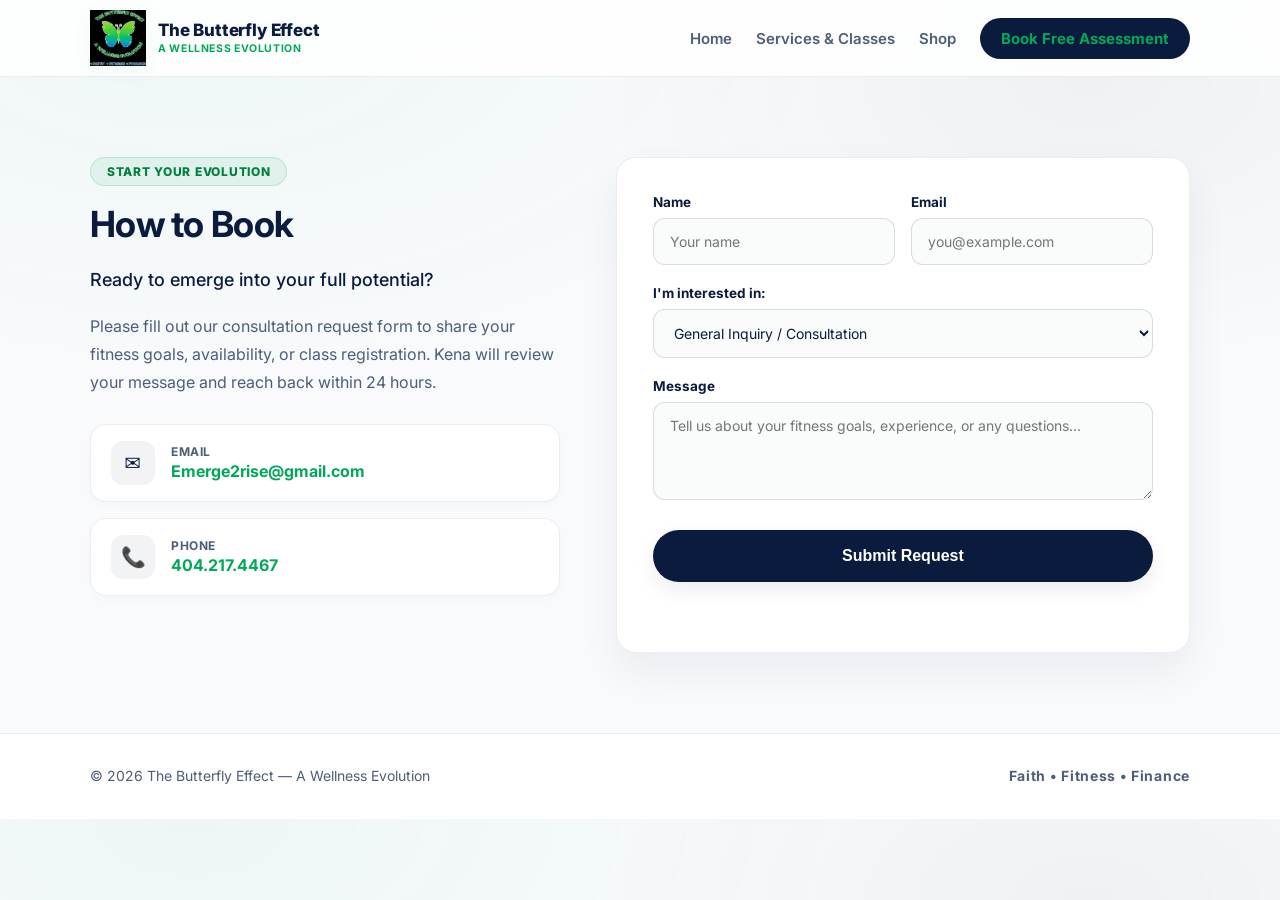
==== commit 0487ba5b: "Update contact email to Emerge2rise@gmail.com" ====
--- a/book.html
+++ b/book.html
@@ -60,7 +60,7 @@
               <div class="mini-icon">✉️</div>
               <div class="mini-details">
                 <span class="mini-label">Email</span>
-                <a href="mailto:KenaScott2231@gmail.com">KenaScott2231@gmail.com</a>
+                <a href="mailto:Emerge2rise@gmail.com">Emerge2rise@gmail.com</a>
               </div>
             </div>
 
--- a/styles.css
+++ b/styles.css
@@ -269,6 +269,25 @@
   margin-top: 30px;
   flex-wrap: wrap;
 }
+.meet-kena__cta-group {
+  margin-top: 30px;
+  display: flex;
+  flex-direction: column;
+  align-items: flex-start;
+  gap: 10px;
+}
+.cta-subtext {
+  font-size: 13px;
+  color: var(--muted);
+  margin: 0;
+  line-height: 1.5;
+}
+@media (max-width: 900px) {
+  .meet-kena__cta-group {
+    align-items: center;
+    text-align: center;
+  }
+}
 
 /* Credentials Badge Matrix (Responsive 4-column Grid) */
 .credentials-matrix {
@@ -424,6 +443,67 @@
   transition: transform 0.3s cubic-bezier(0.25, 1, 0.5, 1);
 }
 .service-card:hover .card-link-inline .cta-arrow {
+  transform: translateX(4px);
+}
+
+/* Homepage Services Preview */
+.services-preview-grid {
+  display: grid;
+  grid-template-columns: repeat(auto-fit, minmax(290px, 1fr));
+  gap: 28px;
+  margin-top: 24px;
+  margin-bottom: 48px;
+}
+.service-preview-card {
+  padding: 36px 30px;
+  display: flex;
+  flex-direction: column;
+  align-items: flex-start;
+  background: var(--card);
+  border: 1px solid var(--line);
+  border-radius: var(--radius);
+  box-shadow: 0 4px 20px -2px rgba(0, 0, 0, 0.04), 0 2px 6px -1px rgba(0, 0, 0, 0.02);
+  transition: transform 0.3s cubic-bezier(0.25, 1, 0.5, 1), box-shadow 0.3s cubic-bezier(0.25, 1, 0.5, 1), border-color 0.3s ease;
+  will-change: transform, box-shadow;
+  position: relative;
+}
+.service-preview-card:hover {
+  transform: translateY(-6px);
+  box-shadow: 0 20px 25px -5px rgba(0, 0, 0, 0.08), 0 10px 10px -5px rgba(0, 0, 0, 0.03);
+  border-color: rgba(0, 168, 89, 0.25);
+}
+.service-preview-card:hover .service-icon {
+  background: var(--brand2);
+  color: #ffffff;
+}
+.service-preview-card h3 {
+  font-size: 20px;
+  color: var(--brand);
+  margin-bottom: 12px;
+  font-weight: 700;
+}
+.service-preview-card p {
+  margin-bottom: 24px;
+  font-size: 14.5px;
+  line-height: 1.75;
+  color: var(--muted);
+}
+.service-preview-price {
+  font-size: 14px;
+  font-weight: 700;
+  color: var(--brand2);
+  margin-top: auto; /* Push down above link */
+  margin-bottom: 18px;
+  background: rgba(0, 168, 89, 0.06);
+  border: 1px solid rgba(0, 168, 89, 0.18);
+  padding: 6px 12px;
+  border-radius: 8px;
+  display: inline-block;
+}
+.services-preview-footer {
+  margin-top: 16px;
+}
+.service-preview-card:hover .card-link-inline .cta-arrow {
   transform: translateX(4px);
 }
 
@@ -881,6 +961,257 @@
   display: block;
 }
 
+/* Biography Grid Restyling & Welcome Video */
+.meet-kena-grid--bio {
+  grid-template-columns: 1.15fr 0.85fr;
+  align-items: start;
+}
+.meet-kena__media-container {
+  display: flex;
+  flex-direction: column;
+  gap: 24px;
+  align-items: center;
+  width: 100%;
+}
+
+/* Welcome Video Card */
+.welcome-video-card {
+  position: relative;
+  width: 100%;
+  max-width: 450px;
+  border-radius: var(--radius);
+  overflow: hidden;
+  box-shadow: 0 12px 30px rgba(11, 27, 61, 0.08);
+  border: 1px solid var(--line);
+  cursor: pointer;
+  background: #000;
+  aspect-ratio: 16 / 9;
+  transition: transform 0.4s cubic-bezier(0.16, 1, 0.3, 1), box-shadow 0.4s cubic-bezier(0.16, 1, 0.3, 1);
+}
+.welcome-video-card:hover {
+  transform: translateY(-4px);
+  box-shadow: 0 20px 40px rgba(11, 27, 61, 0.15);
+}
+.welcome-video-card__thumbnail {
+  width: 100%;
+  height: 100%;
+  object-fit: cover;
+  opacity: 0.85;
+  transition: transform 0.5s ease, opacity 0.3s ease;
+}
+.welcome-video-card:hover .welcome-video-card__thumbnail {
+  transform: scale(1.03);
+  opacity: 0.75;
+}
+.welcome-video-card__overlay {
+  position: absolute;
+  top: 0;
+  left: 0;
+  right: 0;
+  bottom: 0;
+  display: flex;
+  align-items: center;
+  justify-content: center;
+  background: radial-gradient(circle, rgba(11, 27, 61, 0.15) 0%, rgba(11, 27, 61, 0.35) 100%);
+}
+.welcome-video-card__play {
+  width: 64px;
+  height: 64px;
+  border-radius: 50%;
+  background: #ffffff;
+  border: none;
+  display: flex;
+  align-items: center;
+  justify-content: center;
+  color: var(--brand2);
+  box-shadow: 0 8px 24px rgba(0, 168, 89, 0.2);
+  cursor: pointer;
+  z-index: 2;
+  transition: all 0.3s cubic-bezier(0.16, 1, 0.3, 1);
+}
+.play-icon-svg {
+  width: 24px;
+  height: 24px;
+  margin-left: 4px; /* offset slightly to center triangle */
+}
+.play-button-glow {
+  position: absolute;
+  width: 80px;
+  height: 80px;
+  border-radius: 50%;
+  background: rgba(255, 255, 255, 0.25);
+  z-index: 1;
+  animation: playGlow 2s infinite ease-out;
+  pointer-events: none;
+}
+@keyframes playGlow {
+  0% { transform: scale(0.8); opacity: 0.8; }
+  100% { transform: scale(1.4); opacity: 0; }
+}
+.welcome-video-card:hover .welcome-video-card__play {
+  transform: scale(1.1);
+  background: var(--brand2);
+  color: #ffffff;
+  box-shadow: 0 12px 32px rgba(0, 168, 89, 0.4);
+}
+.welcome-video-card__label {
+  position: absolute;
+  bottom: 12px;
+  left: 16px;
+  color: #ffffff;
+  font-size: 13.5px;
+  font-weight: 700;
+  text-shadow: 0 2px 4px rgba(0,0,0,0.5);
+  z-index: 2;
+}
+
+/* Quote card adjustments */
+.meet-kena__quote-card--small {
+  padding: 32px 36px;
+  border-radius: var(--radius);
+  max-width: 450px;
+}
+.meet-kena__quote-card--small blockquote {
+  font-size: 18px;
+  margin: 12px 0 18px 0;
+}
+
+/* Video Modal Styling */
+.video-modal {
+  position: fixed;
+  top: 0;
+  left: 0;
+  width: 100vw;
+  height: 100vh;
+  z-index: 2000;
+  display: flex;
+  align-items: center;
+  justify-content: center;
+  opacity: 0;
+  visibility: hidden;
+  transition: opacity 0.3s ease, visibility 0.3s ease;
+}
+.video-modal.is-open {
+  opacity: 1;
+  visibility: visible;
+}
+.video-modal__overlay {
+  position: absolute;
+  top: 0;
+  left: 0;
+  width: 100%;
+  height: 100%;
+  background: rgba(11, 27, 61, 0.85);
+  backdrop-filter: blur(8px);
+}
+.video-modal__container {
+  position: relative;
+  width: 90%;
+  max-width: 800px;
+  aspect-ratio: 16 / 9;
+  background: #000000;
+  border-radius: var(--radius);
+  overflow: hidden;
+  box-shadow: 0 24px 60px rgba(0, 0, 0, 0.5);
+  z-index: 2001;
+  transform: scale(0.92);
+  transition: transform 0.3s cubic-bezier(0.16, 1, 0.3, 1);
+}
+.video-modal.is-open .video-modal__container {
+  transform: scale(1);
+}
+.video-modal__close {
+  position: absolute;
+  top: 16px;
+  right: 16px;
+  width: 40px;
+  height: 40px;
+  border-radius: 50%;
+  background: rgba(255, 255, 255, 0.25);
+  border: none;
+  color: #ffffff;
+  font-size: 24px;
+  display: flex;
+  align-items: center;
+  justify-content: center;
+  cursor: pointer;
+  z-index: 2005;
+  transition: background 0.2s ease, transform 0.2s ease;
+}
+.video-modal__close:hover {
+  background: rgba(255, 255, 255, 0.4);
+  transform: scale(1.05);
+}
+.video-modal__player {
+  width: 100%;
+  height: 100%;
+  position: relative;
+}
+.video-player-element {
+  width: 100%;
+  height: 100%;
+  object-fit: cover;
+}
+.mock-video-overlay {
+  position: absolute;
+  top: 0;
+  left: 0;
+  width: 100%;
+  height: 100%;
+  background: radial-gradient(circle, rgba(11, 27, 61, 0.82) 0%, rgba(11, 27, 61, 0.96) 100%);
+  display: flex;
+  flex-direction: column;
+  align-items: center;
+  justify-content: center;
+  padding: 40px;
+  text-align: center;
+  color: #ffffff;
+  z-index: 2002;
+  transition: opacity 0.5s ease, visibility 0.5s ease;
+}
+.mock-video-overlay.is-playing {
+  opacity: 0;
+  visibility: hidden;
+  pointer-events: none;
+}
+.mock-video-logo {
+  width: 72px;
+  height: 72px;
+  border-radius: 50%;
+  background: #ffffff;
+  display: flex;
+  align-items: center;
+  justify-content: center;
+  margin-bottom: 20px;
+  box-shadow: 0 8px 20px rgba(0, 168, 89, 0.15);
+}
+.mock-video-logo img {
+  object-fit: contain;
+}
+.mock-video-title {
+  font-size: clamp(20px, 3.5vw, 26px);
+  color: #ffffff;
+  font-weight: 800;
+  margin: 0 0 10px 0;
+}
+.mock-video-desc {
+  font-size: 14.5px;
+  color: rgba(255, 255, 255, 0.7);
+  max-width: 50ch;
+  margin: 0 0 24px 0;
+  line-height: 1.6;
+}
+.btn-mock-play {
+  background: var(--brand2);
+  color: white;
+  border: none;
+  box-shadow: 0 10px 25px rgba(0, 168, 89, 0.3);
+}
+.btn-mock-play:hover {
+  background: #008746;
+  box-shadow: 0 12px 30px rgba(0, 168, 89, 0.5);
+}
+
 /* Nav Active Link Highlight */
 .nav a.active {
   color: var(--brand2);
@@ -953,24 +1284,35 @@
   margin-top: auto;
   display: flex;
   align-items: center;
-  gap: 8px;
-  font-size: 12.5px;
+  gap: 16px;
+  font-size: 13px;
   color: var(--muted);
   border-top: 1px solid var(--line);
-  padding-top: 16px;
+  padding-top: 20px;
+}
+.client-avatar {
+  width: 48px;
+  height: 48px;
+  border-radius: 50%;
+  object-fit: cover;
+  border: 2px solid #ffffff;
+  box-shadow: 0 4px 12px rgba(11, 27, 61, 0.08);
+  flex-shrink: 0;
+}
+.client-info {
+  display: flex;
+  flex-direction: column;
+  gap: 3px;
 }
 .client-name {
   font-weight: 700;
   color: var(--brand);
-}
-.client-name::after {
-  content: "•";
-  margin-left: 8px;
-  color: var(--line);
-  font-weight: 400;
+  font-size: 14.5px;
 }
 .client-track {
   font-weight: 500;
+  font-size: 12px;
+  color: var(--muted);
 }
 
 /* Interactive Calculator styling */
@@ -1222,7 +1564,6 @@
   overflow: visible;
 }
 .gauge-needle {
-  transform-origin: 100px 100px;
   transition: transform 1.5s cubic-bezier(0.16, 1, 0.3, 1);
 }
 .gauge-readout-values {
@@ -1490,7 +1831,7 @@
   z-index: 5;
 }
 .product-image-container {
-  height: 220px;
+  height: 240px;
   background: #f8fafc;
   border-radius: calc(var(--radius) - 4px);
   display: flex;
@@ -1498,7 +1839,17 @@
   justify-content: center;
   position: relative;
   overflow: hidden;
-  transition: background-color 0.3s ease;
+  border-bottom: 1px solid var(--line);
+}
+.product-catalog-image {
+  width: 100%;
+  height: 100%;
+  object-fit: cover;
+  display: block;
+  transition: transform 0.5s cubic-bezier(0.16, 1, 0.3, 1);
+}
+.product-card:hover .product-catalog-image {
+  transform: scale(1.06);
 }
 .product-mockup {
   position: relative;
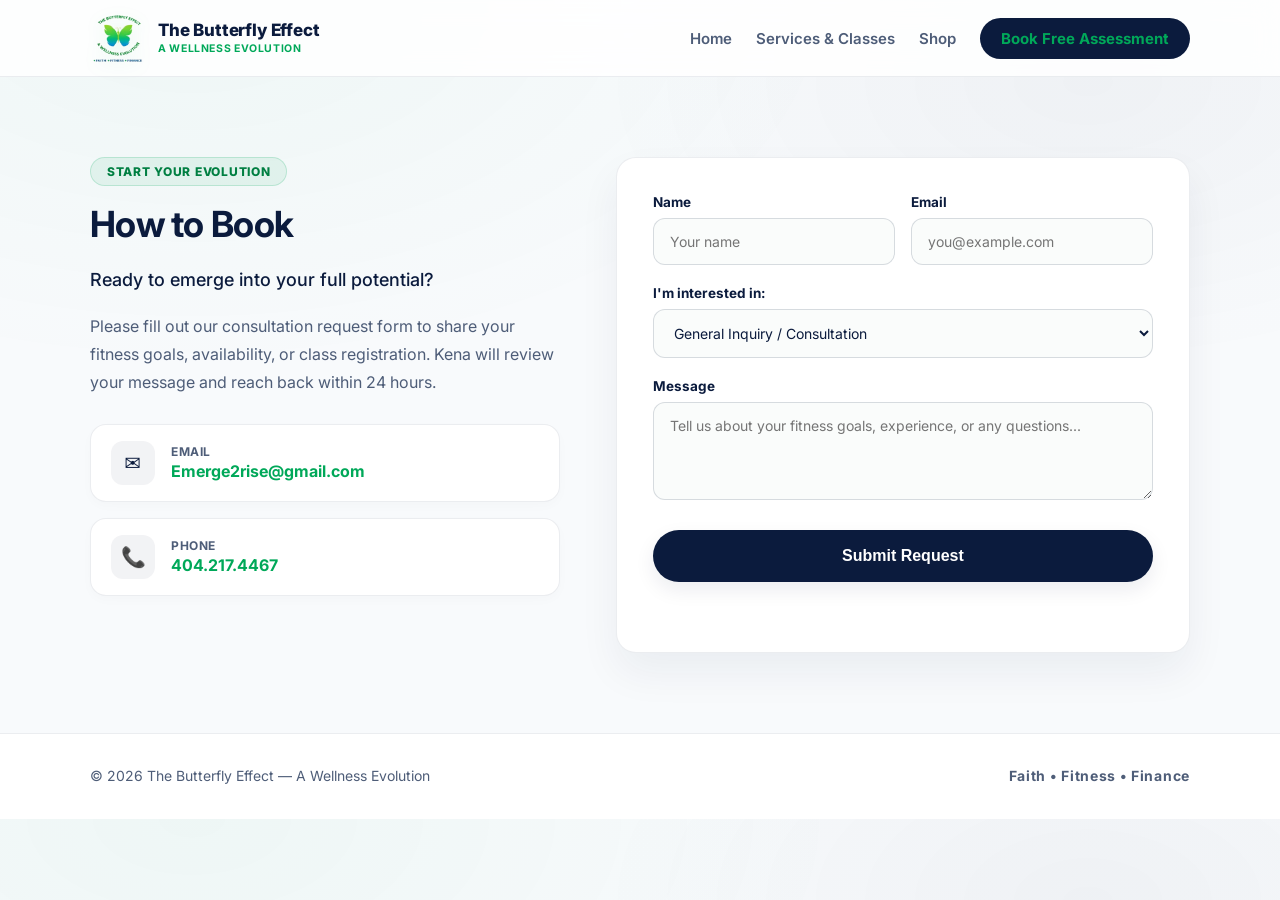
==== commit 8b43d94c: "Integrate wellness assessment results directly into booking message on book.html" ====
--- a/book.html
+++ b/book.html
@@ -90,6 +90,7 @@
             I'm interested in:
             <select id="serviceSelect" name="service">
               <option value="General Inquiry">General Inquiry / Consultation</option>
+              <option value="Free Assessment">Free Wellness Assessment</option>
               <option value="Personal Training">Functional Personal Training</option>
               <option value="In-Home Concierge">In-Home Concierge Training</option>
               <option value="Group Fitness">Group Fitness / Saturday Class</option>
@@ -102,7 +103,7 @@
 
           <label>
             Message
-            <textarea rows="4" placeholder="Tell us about your fitness goals, experience, or any questions..."></textarea>
+            <textarea id="booking-message" rows="4" placeholder="Tell us about your fitness goals, experience, or any questions..."></textarea>
           </label>
 
           <button class="btn btn-submit" type="submit">Submit Request</button>
--- a/styles.css
+++ b/styles.css
@@ -2236,5 +2236,34 @@
   margin-bottom: 24px;
 }
 
-
-
+/* Expanded Wellness Calculator Select Styles */
+.calc-select-container {
+  display: flex;
+  align-items: center;
+  background: #fafcfb;
+  border: 1px solid var(--line);
+  padding: 14px 20px;
+  border-radius: 16px;
+  width: 100%;
+  max-width: 320px;
+  margin: 0 auto;
+  transition: border-color 0.2s ease, box-shadow 0.2s ease;
+}
+.calc-select-container:focus-within {
+  border-color: var(--brand2);
+  box-shadow: 0 0 0 4px rgba(0, 168, 89, 0.12);
+  background: #ffffff;
+}
+.calc-select {
+  width: 100%;
+  font-size: 16px;
+  font-weight: 600;
+  border: none;
+  background: transparent;
+  color: var(--brand);
+  outline: none;
+  cursor: pointer;
+}
+
+
+
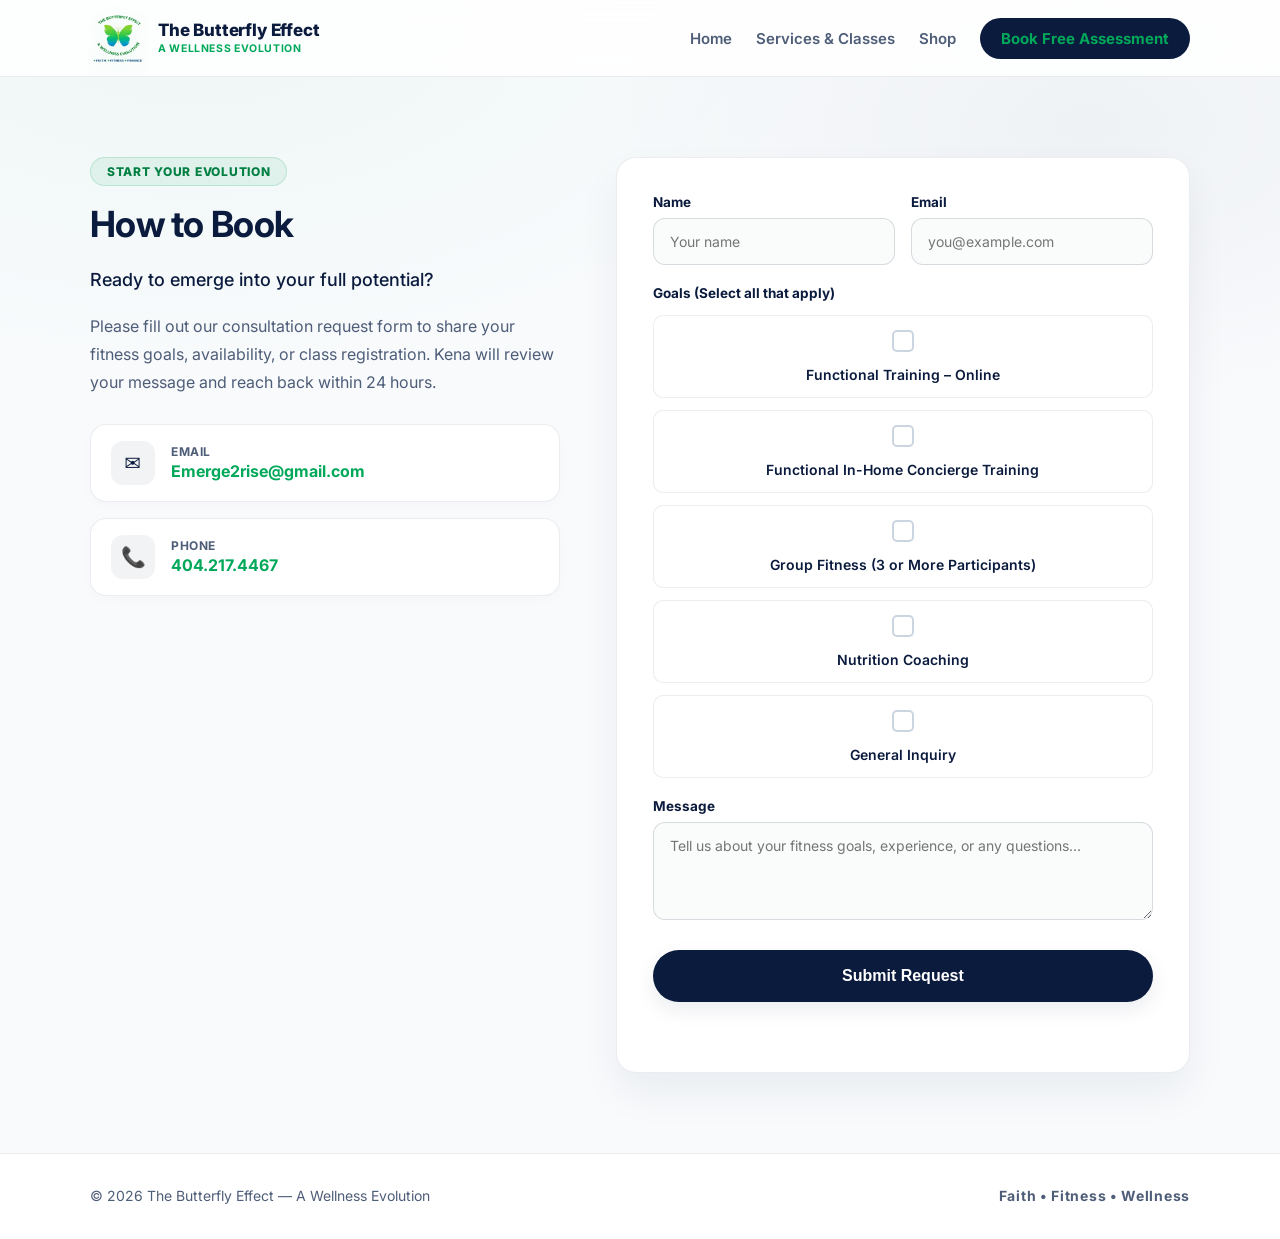
==== commit bd3ceaf9: "Implementation Plan - Website Revision, UX, & SEO (Structured Data) Enhancements" ====
--- a/book.html
+++ b/book.html
@@ -5,13 +5,35 @@
   <meta name="viewport" content="width=device-width, initial-scale=1" />
   <title>Book a Consultation | The Butterfly Effect Wellness</title>
 
-  <meta name="description" content="Get in touch with Kena D. Scott to book a personal training session, life coaching consultation, or register for Saturday Group Fitness." />
+  <meta name="description" content="Book a free assessment or consultation for functional online training, in-home concierge training, group fitness, and nutrition coaching with Kena D. Scott." />
 
   <link rel="preconnect" href="https://fonts.googleapis.com">
   <link rel="preconnect" href="https://fonts.gstatic.com" crossorigin>
   <link href="https://fonts.googleapis.com/css2?family=Playfair+Display:wght@500;600;700&family=Inter:wght@300;400;500;600;700;800&display=swap" rel="stylesheet">
 
   <link rel="stylesheet" href="styles.css?v=2" />
+
+  <!-- Structured Data (JSON-LD) -->
+  <script type="application/ld+json">
+  {
+    "@context": "https://schema.org",
+    "@type": "BreadcrumbList",
+    "itemListElement": [
+      {
+        "@type": "ListItem",
+        "position": 1,
+        "name": "Home",
+        "item": "https://butterfly-effect-wellness.com/index.html"
+      },
+      {
+        "@type": "ListItem",
+        "position": 2,
+        "name": "Book Free Assessment",
+        "item": "https://butterfly-effect-wellness.com/book.html"
+      }
+    ]
+  }
+  </script>
 </head>
 
 <body>
@@ -86,20 +108,48 @@
             </label>
           </div>
 
-          <label>
-            I'm interested in:
-            <select id="serviceSelect" name="service">
-              <option value="General Inquiry">General Inquiry / Consultation</option>
-              <option value="Free Assessment">Free Wellness Assessment</option>
-              <option value="Personal Training">Functional Personal Training</option>
-              <option value="In-Home Concierge">In-Home Concierge Training</option>
-              <option value="Group Fitness">Group Fitness / Saturday Class</option>
-              <option value="Wellness Coaching">Life Coaching / Wellness</option>
-              <option value="Nutrition Coaching">Nutrition Coaching</option>
-              <option value="Online Coaching">Online Coaching</option>
-              <option value="Faith-Based Financial Coaching">Faith-Based Financial Coaching</option>
-            </select>
-          </label>
+          <div class="form-group" style="display: flex; flex-direction: column; gap: 8px;">
+            <span class="form-label" style="font-size: 13.5px; font-weight: 700; color: var(--brand);">Goals (Select all that apply)</span>
+            <div class="goals-checklist" role="group" aria-label="Goals selection">
+              <label class="goal-checkbox-card">
+                <input type="checkbox" name="goals" value="Functional Training – Online" class="goal-checkbox" />
+                <span class="goal-checkbox-custom"></span>
+                <span class="goal-card-text">Functional Training – Online</span>
+              </label>
+              <label class="goal-checkbox-card">
+                <input type="checkbox" name="goals" value="Functional In-Home Concierge Training" class="goal-checkbox" />
+                <span class="goal-checkbox-custom"></span>
+                <span class="goal-card-text">Functional In-Home Concierge Training</span>
+              </label>
+              <label class="goal-checkbox-card">
+                <input type="checkbox" name="goals" value="Group Fitness (3 or More Participants)" class="goal-checkbox" />
+                <span class="goal-checkbox-custom"></span>
+                <span class="goal-card-text">Group Fitness (3 or More Participants)</span>
+              </label>
+              <label class="goal-checkbox-card">
+                <input type="checkbox" name="goals" value="Nutrition Coaching" class="goal-checkbox" />
+                <span class="goal-checkbox-custom"></span>
+                <span class="goal-card-text">Nutrition Coaching</span>
+              </label>
+              <label class="goal-checkbox-card">
+                <input type="checkbox" name="goals" value="General Inquiry" class="goal-checkbox" />
+                <span class="goal-checkbox-custom"></span>
+                <span class="goal-card-text">General Inquiry</span>
+              </label>
+            </div>
+          </div>
+
+          <!-- Selected Goals Chips Container -->
+          <div id="selected-goals-container" style="display: none; flex-direction: column; gap: 4px; margin-top: 8px;">
+            <span class="form-label" style="font-size: 12.5px; font-weight: 700; color: var(--brand);">Selected:</span>
+            <div id="selected-goals-chips" class="selected-chips" aria-live="polite"></div>
+          </div>
+
+          <!-- Goal Prioritization List Container -->
+          <div id="prioritization-container" style="display: none; flex-direction: column; gap: 10px; margin-top: 16px;">
+            <span class="form-label" style="font-size: 13.5px; font-weight: 700; color: var(--brand);">Prioritize Your Goals (Drag to reorder or use rankings)</span>
+            <div id="prioritized-goals-list" class="priority-list" role="list"></div>
+          </div>
 
           <label>
             Message
@@ -116,7 +166,7 @@
     <footer class="footer">
       <div class="container footer__inner">
         <p>© <span id="year"></span> The Butterfly Effect — A Wellness Evolution</p>
-        <p class="footer-pillars">Faith • Fitness • Finance</p>
+        <p class="footer-pillars">Faith • Fitness • Wellness</p>
       </div>
     </footer>
 
--- a/styles.css
+++ b/styles.css
@@ -5,6 +5,7 @@
 
   --brand: #0b1b3d;      /* Navy */
   --brand2: #00a859;     /* Green */
+  --brand-accent: var(--brand2); /* Accent color */
   --brand-gradient: linear-gradient(135deg, var(--brand), var(--brand2));
 
   --card: #ffffff;
@@ -289,10 +290,10 @@
   }
 }
 
-/* Credentials Badge Matrix (Responsive 4-column Grid) */
+/* Credentials Badge Matrix (Responsive 3-column Grid) */
 .credentials-matrix {
   display: grid;
-  grid-template-columns: repeat(5, 1fr);
+  grid-template-columns: repeat(3, 1fr);
   gap: 24px;
   margin-top: 64px;
   width: 100%;
@@ -311,57 +312,76 @@
 }
 
 .matrix-card {
-  background: var(--card);
-  border: 1px solid var(--line);
-  border-radius: 16px;
-  padding: 28px 20px;
+  position: relative;
+  background: linear-gradient(135deg, #fffdfa 0%, #f7ecd4 60%, #eedaa7 100%);
+  border: 6px solid #4a2f1b; /* Mahogany wood frame */
+  border-radius: 10px;
+  padding: 28px 16px;
   text-align: center;
   display: flex;
   flex-direction: column;
   align-items: center;
   gap: 16px;
   transition: transform 0.3s cubic-bezier(0.16, 1, 0.3, 1), box-shadow 0.3s cubic-bezier(0.16, 1, 0.3, 1), border-color 0.3s ease;
-  box-shadow: 0 4px 12px rgba(11, 27, 61, 0.02);
+  box-shadow: 
+    0 8px 24px rgba(0, 0, 0, 0.15),
+    inset 0 0 15px rgba(74, 47, 27, 0.12);
+}
+.matrix-card::after {
+  content: '';
+  position: absolute;
+  top: 6px;
+  left: 6px;
+  right: 6px;
+  bottom: 6px;
+  border: 1px double rgba(197, 168, 106, 0.7);
+  border-radius: 4px;
+  pointer-events: none;
 }
 .matrix-card:hover {
-  transform: translateY(-4px);
-  box-shadow: 0 16px 36px rgba(11, 27, 61, 0.08);
-  border-color: rgba(0, 168, 89, 0.2);
+  transform: translateY(-5px) scale(1.02);
+  box-shadow: 
+    0 16px 36px rgba(0, 0, 0, 0.2),
+    inset 0 0 15px rgba(74, 47, 27, 0.08);
+  border-color: #5d3b22;
 }
 .matrix-card__icon {
-  font-size: 28px;
-  background: rgba(0, 168, 89, 0.06);
-  color: var(--brand2);
-  width: 56px;
-  height: 56px;
+  font-size: 26px;
+  background: linear-gradient(135deg, #4a2f1b, #2b170c);
+  color: #eedaa7;
+  width: 54px;
+  height: 54px;
   border-radius: 50%;
   display: flex;
   align-items: center;
   justify-content: center;
-  transition: background 0.3s ease;
+  transition: transform 0.3s ease, background 0.3s ease;
   flex-shrink: 0;
+  box-shadow: 0 4px 8px rgba(0, 0, 0, 0.1);
 }
 .matrix-card:hover .matrix-card__icon {
-  background: rgba(0, 168, 89, 0.12);
+  background: linear-gradient(135deg, #5d3b22, #391e0f);
+  transform: scale(1.05);
 }
 .matrix-card__content {
   display: flex;
   flex-direction: column;
-  gap: 4px;
+  gap: 6px;
+  z-index: 2;
 }
 .matrix-card__title {
-  font-family: 'Inter', sans-serif;
+  font-family: 'Playfair Display', serif;
   font-size: 17px;
   font-weight: 700;
-  color: var(--brand);
+  color: #2b170c; /* Engraved deep charcoal brown */
 }
 .matrix-card__subtitle {
   font-family: 'Inter', sans-serif;
-  font-size: 12px;
-  color: var(--muted);
+  font-size: 11px;
+  color: #5c3c26; /* Engraved slate brown */
   text-transform: uppercase;
-  letter-spacing: 0.06em;
-  font-weight: 600;
+  letter-spacing: 0.08em;
+  font-weight: 700;
 }
 
 /* SECTION 2: SERVICES & CLASSES */
@@ -418,12 +438,12 @@
 }
 .service-card p {
   display: -webkit-box;
-  -webkit-line-clamp: 3;
+  -webkit-line-clamp: 6;
   -webkit-box-orient: vertical;
   overflow: hidden;
   text-overflow: ellipsis;
   margin-bottom: 24px;
-  height: 5.25em; /* 3 lines * 1.75 line-height */
+  height: 10.5em; /* 6 lines * 1.75 line-height */
 }
 .card-link-inline {
   color: var(--brand2);
@@ -1666,6 +1686,154 @@
   gap: 16px;
 }
 
+/* Assessment Radio Option Cards */
+.assessment-options {
+  display: grid;
+  grid-template-columns: 1fr;
+  gap: 12px;
+  width: 100%;
+  margin-top: 12px;
+}
+.option-card-label {
+  display: block;
+  cursor: pointer;
+  width: 100%;
+}
+.option-radio {
+  position: absolute;
+  width: 1px;
+  height: 1px;
+  padding: 0;
+  margin: -1px;
+  overflow: hidden;
+  clip: rect(0, 0, 0, 0);
+  white-space: nowrap;
+  border: 0;
+}
+.option-card-content {
+  display: block;
+  padding: 16px 20px;
+  background: #fafcfb;
+  border: 1px solid var(--line);
+  border-radius: 12px;
+  font-size: 15px;
+  font-family: 'Inter', sans-serif;
+  color: var(--brand);
+  font-weight: 500;
+  transition: all 0.25s cubic-bezier(0.16, 1, 0.3, 1);
+  text-align: left;
+}
+.option-card-label:hover .option-card-content {
+  border-color: rgba(0, 168, 89, 0.3);
+  background: rgba(0, 168, 89, 0.02);
+  transform: translateY(-1px);
+}
+.option-radio:checked + .option-card-content {
+  border-color: var(--brand2);
+  background: var(--brand2);
+  color: #ffffff;
+  font-weight: 600;
+  box-shadow: 0 4px 12px rgba(0, 168, 89, 0.15);
+}
+.option-radio:focus + .option-card-content {
+  outline: 2px solid var(--brand2);
+  outline-offset: 2px;
+}
+
+/* Progress Indicators */
+.progress-container {
+  margin-bottom: 20px;
+  width: 100%;
+}
+.progress-text {
+  font-size: 13px;
+  font-weight: 700;
+  color: var(--muted);
+  text-transform: uppercase;
+  letter-spacing: 0.05em;
+  display: block;
+  margin-bottom: 8px;
+}
+.progress-bar-bg {
+  width: 100%;
+  height: 6px;
+  background: var(--line);
+  border-radius: 99px;
+  overflow: hidden;
+}
+.progress-bar-fill {
+  height: 100%;
+  background: var(--brand2);
+  border-radius: 99px;
+  transition: width 0.3s ease;
+}
+
+/* Validation Messages */
+.validation-message {
+  color: #ef4444;
+  font-size: 14px;
+  font-weight: 600;
+  margin-top: 12px;
+  margin-bottom: 0;
+}
+
+/* Assessment Header Callouts */
+.assessment-callout {
+  font-size: 16px;
+  font-weight: 600;
+  color: var(--brand);
+  margin-bottom: 12px;
+  line-height: 1.6;
+}
+.assessment-disclaimer {
+  font-size: 14.5px;
+  color: var(--muted);
+  margin-bottom: 0;
+  line-height: 1.6;
+}
+
+/* Recommendations styling */
+.recommendations-box {
+  background: rgba(11, 27, 61, 0.02);
+  border: 1px solid var(--line);
+  border-radius: 12px;
+  padding: 16px;
+  margin-top: 16px;
+  text-align: left;
+}
+
+/* Card Styling Guarantee */
+.blueprint-card {
+  background: #fafcfb;
+  border: 1px solid var(--line);
+  border-radius: 16px;
+  padding: 32px 28px;
+  text-align: center;
+  display: flex;
+  flex-direction: column;
+  gap: 12px;
+  align-items: center;
+}
+
+.bmi-result-card {
+  margin-top: 24px;
+}
+
+.bmi-results-split {
+  display: grid;
+  grid-template-columns: 1fr 1.5fr;
+  gap: 32px;
+  align-items: center;
+  margin-bottom: 20px;
+}
+
+@media (max-width: 768px) {
+  .bmi-results-split {
+    grid-template-columns: 1fr;
+    gap: 24px;
+  }
+}
+
 /* TARGET AUDIENCE SECTION: WHO THIS IS FOR */
 .section--who-for {
   background: #ffffff;
@@ -1779,7 +1947,6 @@
   font-size: 13.5px;
   color: var(--muted);
   font-weight: 600;
-}
 }
 
 /* ===== SHOP & MERCHANDISE SECTION STYLES ===== */
@@ -2265,5 +2432,208 @@
   cursor: pointer;
 }
 
-
-
+/* Placeholder styling architecture */
+.trusted-badge-placeholder {
+    filter: grayscale(100%);
+    opacity: 0.6;
+    transition: opacity 0.3s ease;
+}
+.trusted-badge-placeholder:hover {
+    opacity: 1;
+}
+
+.avatar-initials {
+    width: 50px;
+    height: 50px;
+    background-color: var(--brand-accent);
+    color: #fff;
+    border-radius: 50%;
+    display: flex;
+    align-items: center;
+    justify-content: center;
+    font-weight: bold;
+}
+
+/* GOALS CHECKLIST STYLE SHEET (BOOK.HTML) */
+.goals-checklist {
+  display: flex;
+  flex-direction: column;
+  gap: 12px;
+  margin-top: 6px;
+  width: 100%;
+}
+.goal-checkbox-card {
+  display: flex;
+  align-items: center;
+  gap: 14px;
+  padding: 14px 18px;
+  background: var(--card);
+  border: 1px solid var(--line);
+  border-radius: 10px;
+  cursor: pointer;
+  transition: background-color 0.2s ease, border-color 0.2s ease, box-shadow 0.2s ease;
+  position: relative;
+  user-select: none;
+  min-height: 48px; /* minimum target size */
+}
+.goal-checkbox-card:hover {
+  background-color: rgba(0, 168, 89, 0.02);
+  border-color: rgba(0, 168, 89, 0.3);
+}
+.goal-checkbox-card input[type="checkbox"] {
+  position: absolute;
+  opacity: 0;
+  width: 0;
+  height: 0;
+}
+.goal-checkbox-custom {
+  width: 22px;
+  height: 22px;
+  border: 2px solid #cbd5e1;
+  border-radius: 5px;
+  display: flex;
+  align-items: center;
+  justify-content: center;
+  transition: background-color 0.2s ease, border-color 0.2s ease;
+  flex-shrink: 0;
+}
+.goal-checkbox-custom::after {
+  content: "";
+  width: 6px;
+  height: 11px;
+  border: solid white;
+  border-width: 0 2px 2px 0;
+  transform: rotate(45deg) scale(0);
+  transition: transform 0.2s ease;
+  margin-bottom: 2px;
+}
+.goal-checkbox-card input[type="checkbox"]:checked ~ .goal-checkbox-custom {
+  background-color: var(--brand2);
+  border-color: var(--brand2);
+}
+.goal-checkbox-card input[type="checkbox"]:checked ~ .goal-checkbox-custom::after {
+  transform: rotate(45deg) scale(1);
+}
+.goal-checkbox-card input[type="checkbox"]:focus-visible ~ .goal-checkbox-custom {
+  outline: 2px solid var(--brand2);
+  outline-offset: 2px;
+}
+.goal-card-text {
+  font-family: 'Inter', sans-serif;
+  font-size: 14px;
+  font-weight: 600;
+  color: var(--brand);
+}
+
+/* CHIPS FOR SELECTED GOALS */
+.selected-chips {
+  display: flex;
+  flex-wrap: wrap;
+  gap: 8px;
+  margin-top: 6px;
+}
+.goal-chip {
+  display: inline-flex;
+  align-items: center;
+  gap: 6px;
+  background: rgba(0, 168, 89, 0.08);
+  color: var(--brand2);
+  border: 1px solid rgba(0, 168, 89, 0.2);
+  padding: 6px 12px;
+  border-radius: 20px;
+  font-size: 12px;
+  font-weight: 600;
+  cursor: pointer;
+  transition: background-color 0.2s ease, border-color 0.2s ease;
+  min-height: 32px;
+}
+.goal-chip:hover, .goal-chip:focus-visible {
+  background-color: rgba(0, 168, 89, 0.15);
+  border-color: rgba(0, 168, 89, 0.4);
+  outline: none;
+}
+.chip-close {
+  font-size: 14px;
+  line-height: 1;
+  color: rgba(0, 168, 89, 0.6);
+  transition: color 0.2s ease;
+}
+.goal-chip:hover .chip-close {
+  color: var(--brand2);
+}
+
+/* PRIORITIZATION LIST LAYOUT */
+.priority-list {
+  display: flex;
+  flex-direction: column;
+  gap: 10px;
+  background: #f8fafc;
+  border: 1px dashed #cbd5e1;
+  border-radius: 12px;
+  padding: 16px;
+  margin-top: 6px;
+  width: 100%;
+}
+.priority-item {
+  display: flex;
+  align-items: center;
+  gap: 12px;
+  padding: 12px 16px;
+  background: var(--card);
+  border: 1px solid var(--line);
+  border-radius: 8px;
+  cursor: grab;
+  transition: transform 0.2s ease, box-shadow 0.2s ease, opacity 0.2s ease;
+  min-height: 48px;
+}
+.priority-item.dragging {
+  opacity: 0.5;
+  cursor: grabbing;
+  box-shadow: 0 8px 24px rgba(0, 0, 0, 0.08);
+}
+.priority-item-drag-handle {
+  font-size: 20px;
+  color: #94a3b8;
+  cursor: grab;
+  user-select: none;
+  padding: 4px;
+}
+.priority-item-name {
+  flex: 1;
+  font-family: 'Inter', sans-serif;
+  font-size: 13.5px;
+  font-weight: 600;
+  color: var(--brand);
+}
+.priority-item-rank-selector {
+  display: flex;
+  align-items: center;
+}
+.priority-rank-select {
+  padding: 8px 12px;
+  border: 1px solid var(--line);
+  border-radius: 6px;
+  font-size: 12px;
+  font-weight: 700;
+  background-color: var(--card);
+  color: var(--brand);
+  cursor: pointer;
+  outline: none;
+  min-height: 38px;
+}
+.priority-rank-select:focus-visible {
+  border-color: var(--brand2);
+}
+
+/* WATER BOTTLE SWATCH ACCESSORIES */
+.swatch.active {
+  box-shadow: 0 0 0 3px rgba(0, 168, 89, 0.4);
+}
+.swatch:focus-visible {
+  outline: 2px solid var(--brand2);
+  outline-offset: 2px;
+}
+
+
+
+
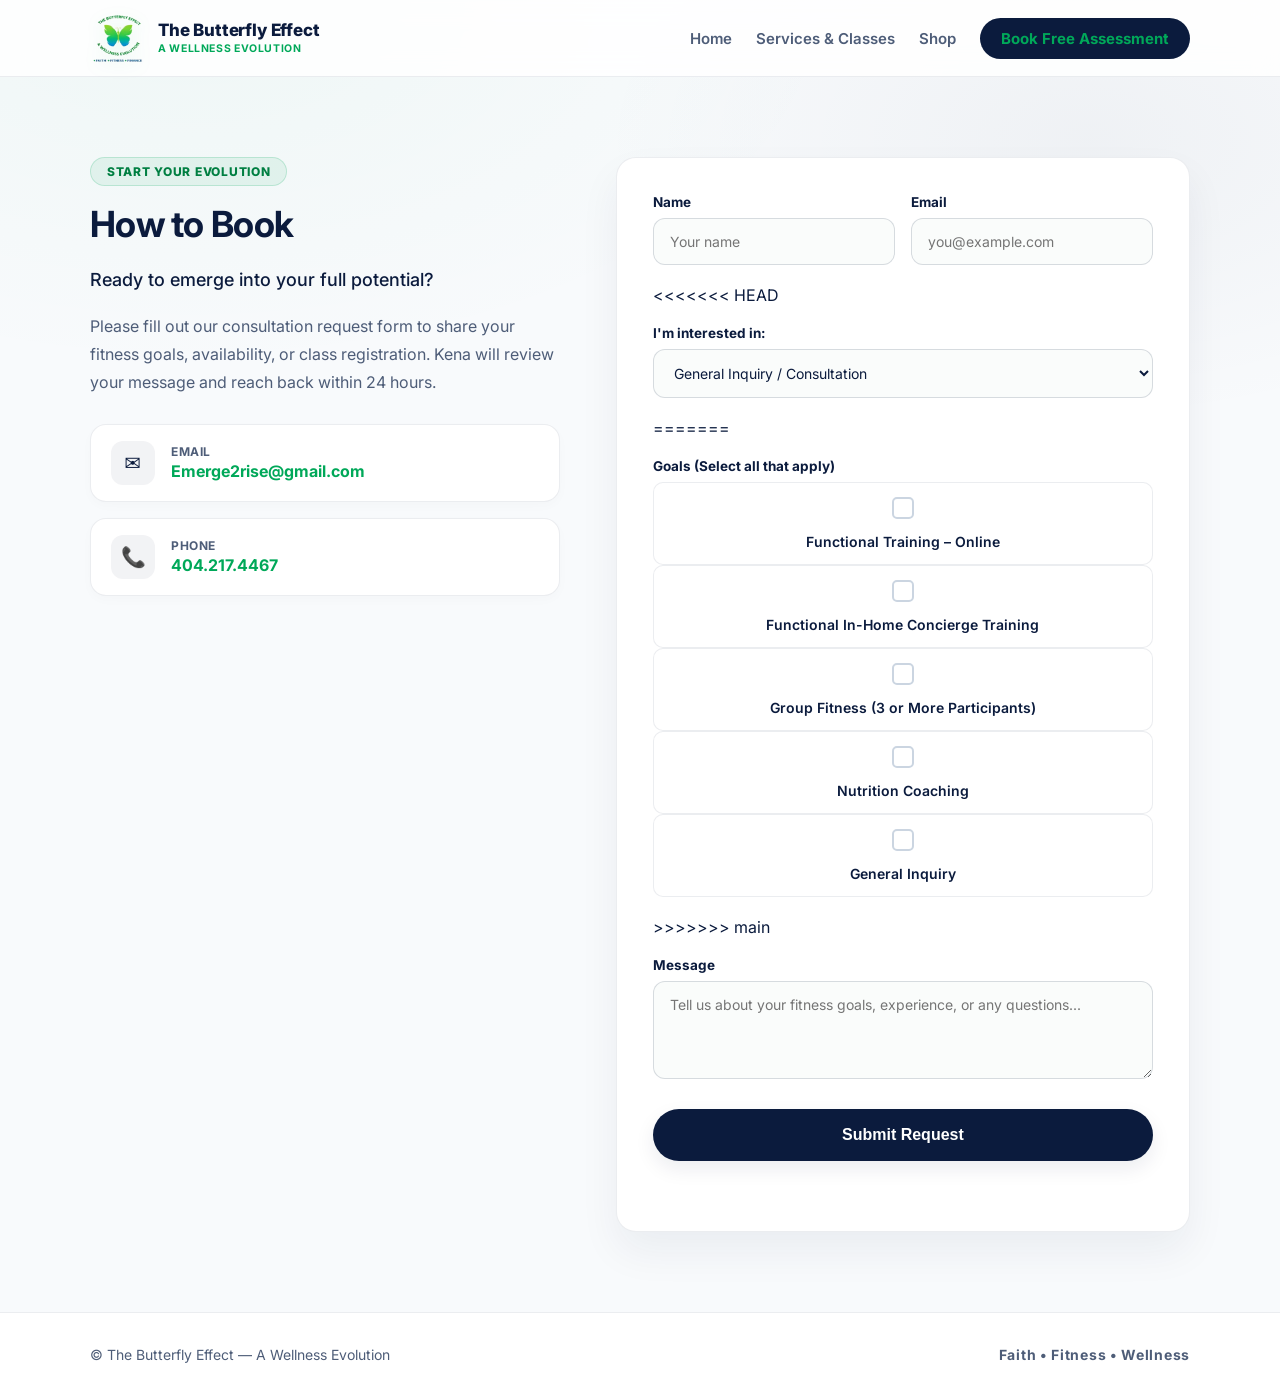
==== commit 8cce4156: "Implementation Plan - Website Revision, UX, & SEO (Structured Data) Enhancements" ====
--- a/book.html
+++ b/book.html
@@ -108,6 +108,22 @@
             </label>
           </div>
 
+<<<<<<< HEAD
+          <label>
+            I'm interested in:
+            <select id="serviceSelect" name="service">
+              <option value="General Inquiry">General Inquiry / Consultation</option>
+              <option value="Free Assessment">Free Wellness Assessment</option>
+              <option value="Personal Training">Functional Personal Training</option>
+              <option value="In-Home Concierge">In-Home Concierge Training</option>
+              <option value="Group Fitness">Group Fitness / Saturday Class</option>
+              <option value="Wellness Coaching">Life Coaching / Wellness</option>
+              <option value="Nutrition Coaching">Nutrition Coaching</option>
+              <option value="Online Coaching">Online Coaching</option>
+              <option value="Faith-Based Financial Coaching">Faith-Based Financial Coaching</option>
+            </select>
+          </label>
+=======
           <div class="form-group" style="display: flex; flex-direction: column; gap: 8px;">
             <span class="form-label" style="font-size: 13.5px; font-weight: 700; color: var(--brand);">Goals (Select all that apply)</span>
             <div class="goals-checklist" role="group" aria-label="Goals selection">
@@ -150,6 +166,7 @@
             <span class="form-label" style="font-size: 13.5px; font-weight: 700; color: var(--brand);">Prioritize Your Goals (Drag to reorder or use rankings)</span>
             <div id="prioritized-goals-list" class="priority-list" role="list"></div>
           </div>
+>>>>>>> main
 
           <label>
             Message
--- a/styles.css
+++ b/styles.css
@@ -2454,6 +2454,8 @@
     font-weight: bold;
 }
 
+<<<<<<< HEAD
+=======
 /* GOALS CHECKLIST STYLE SHEET (BOOK.HTML) */
 .goals-checklist {
   display: flex;
@@ -2635,5 +2637,6 @@
 }
 
 
-
-
+>>>>>>> main
+
+
